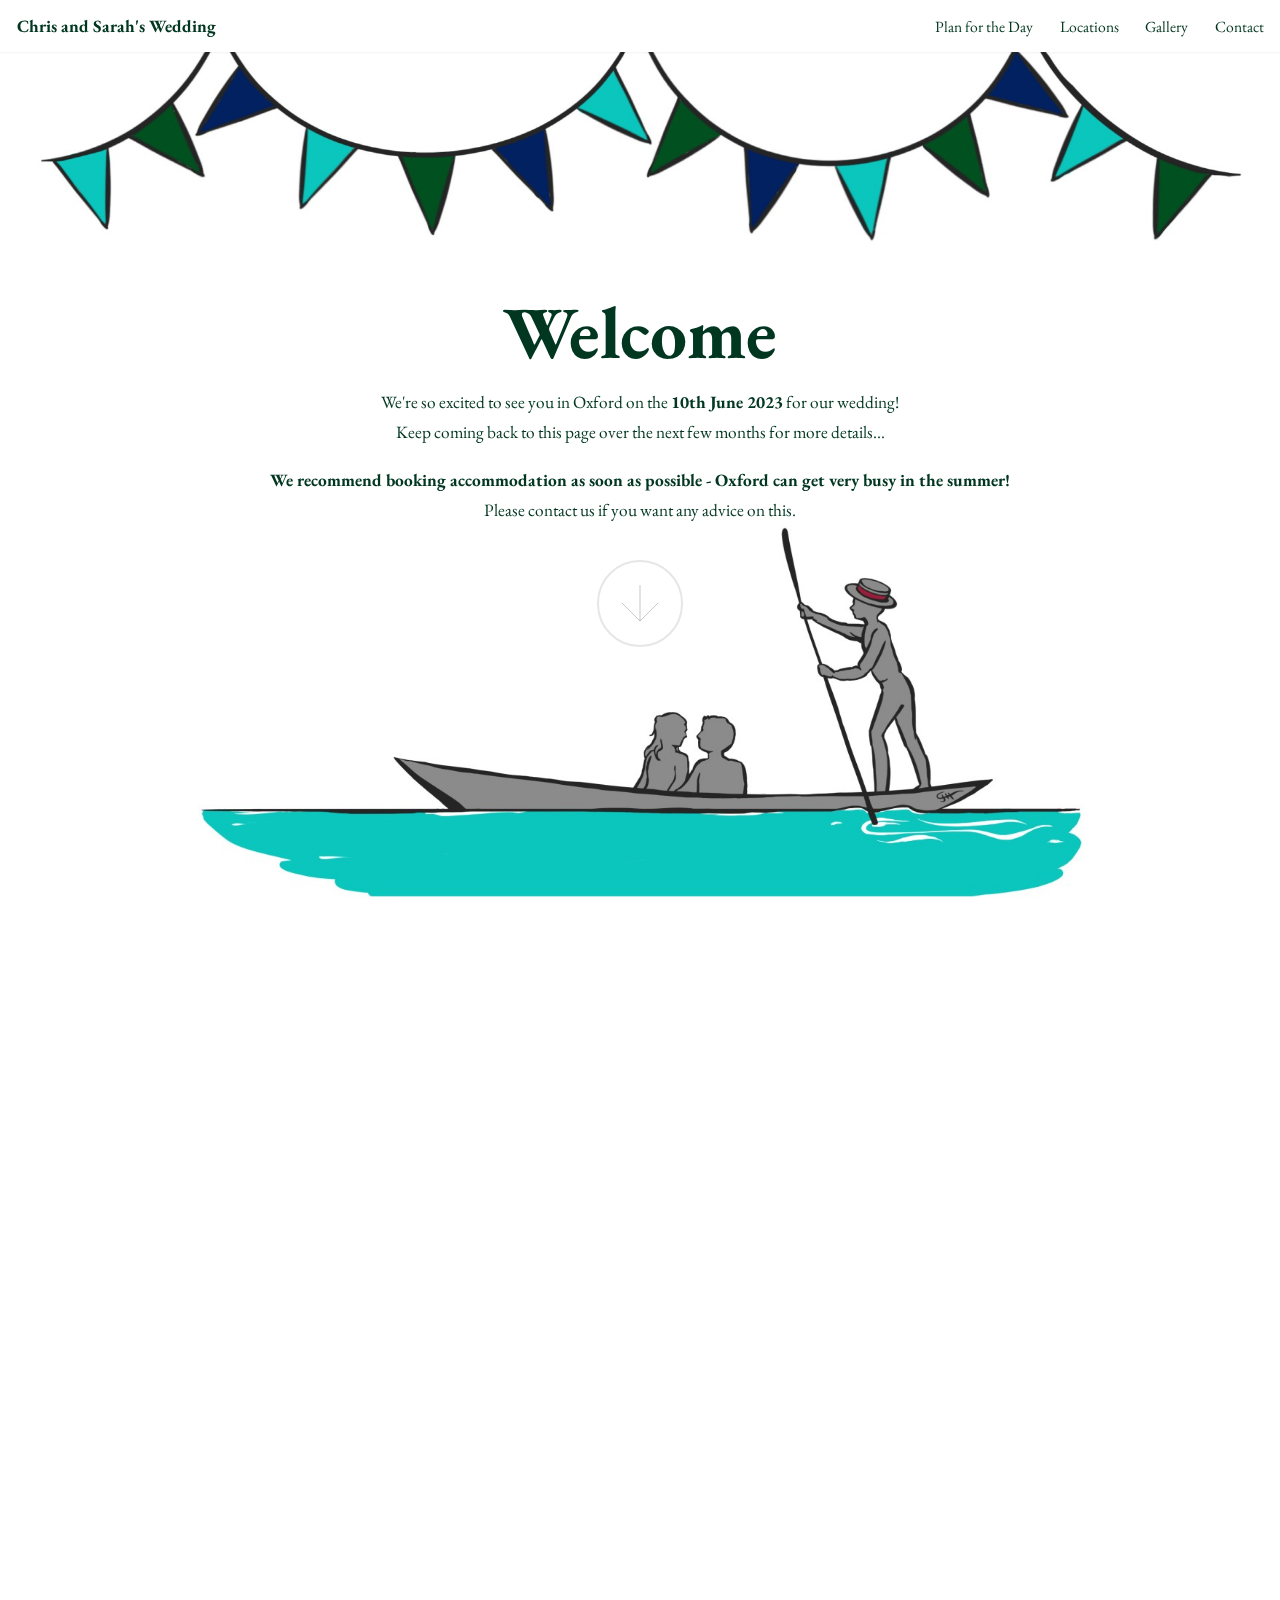
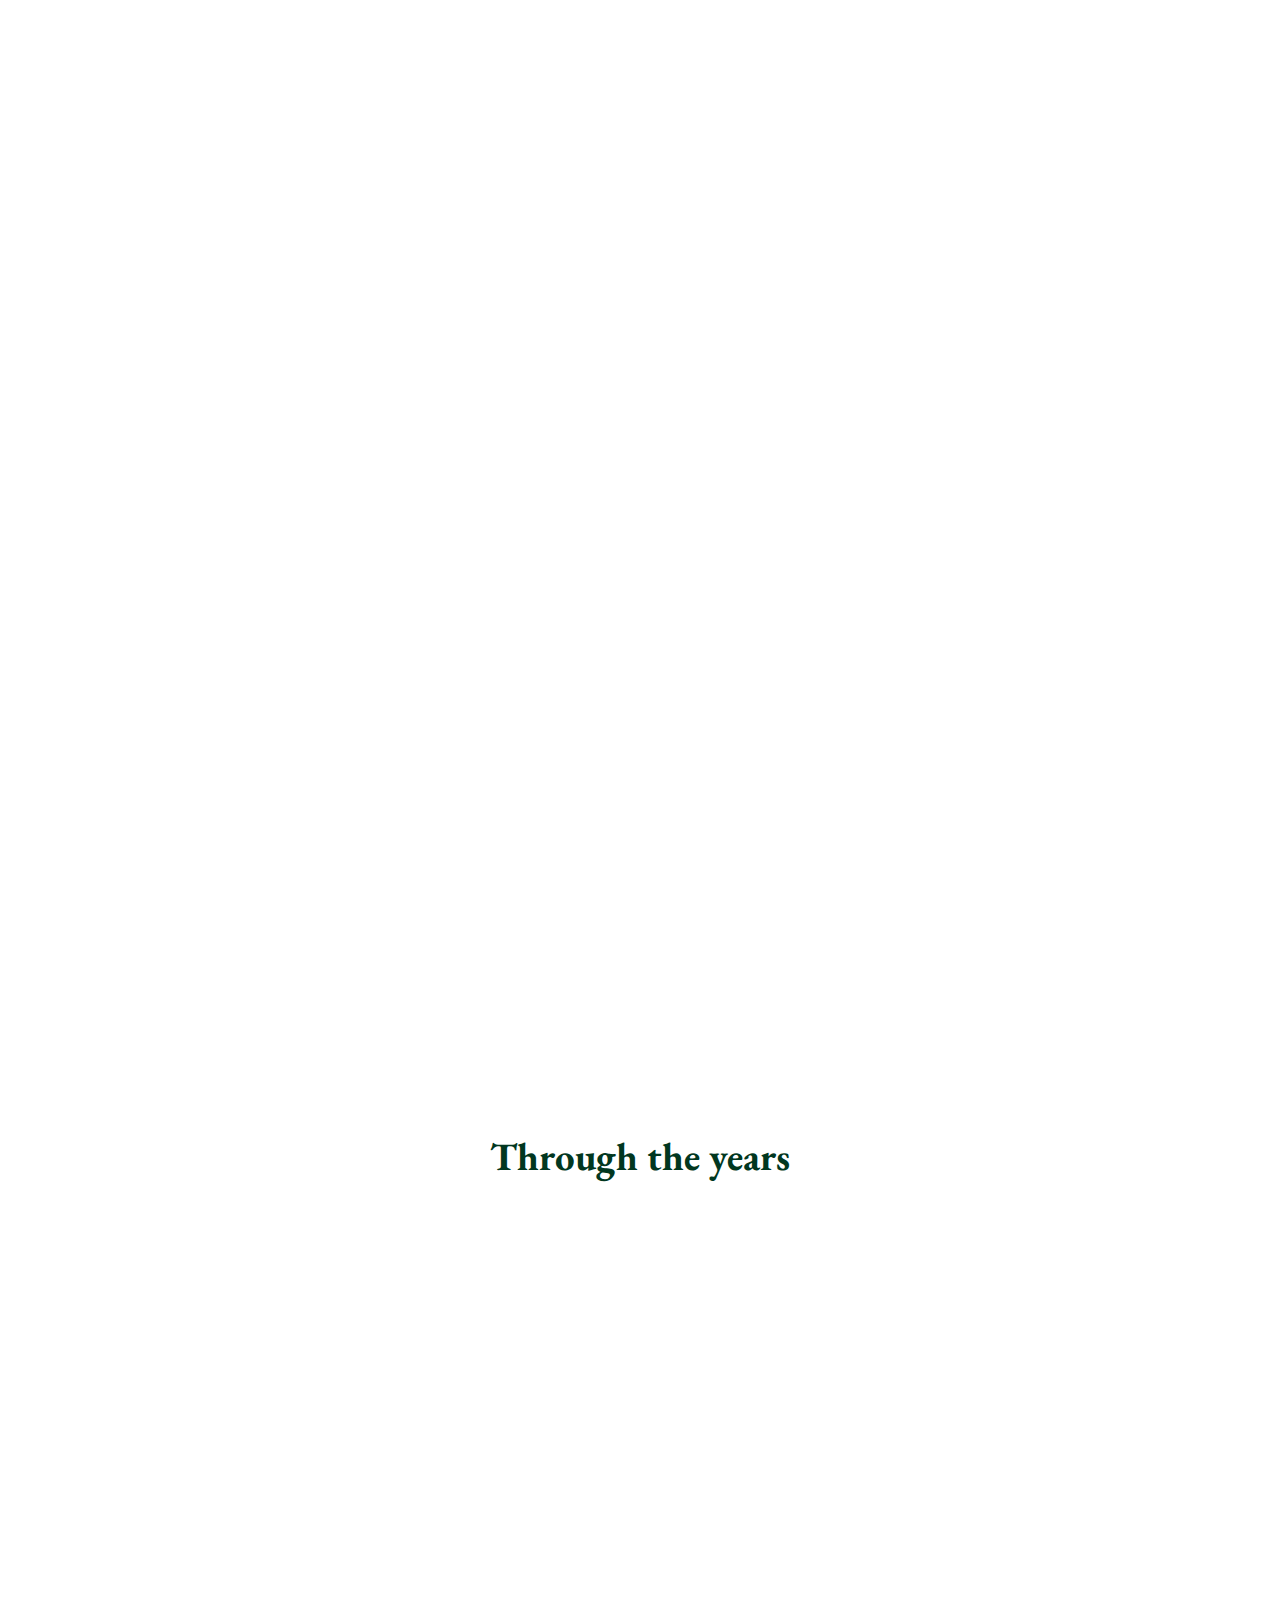
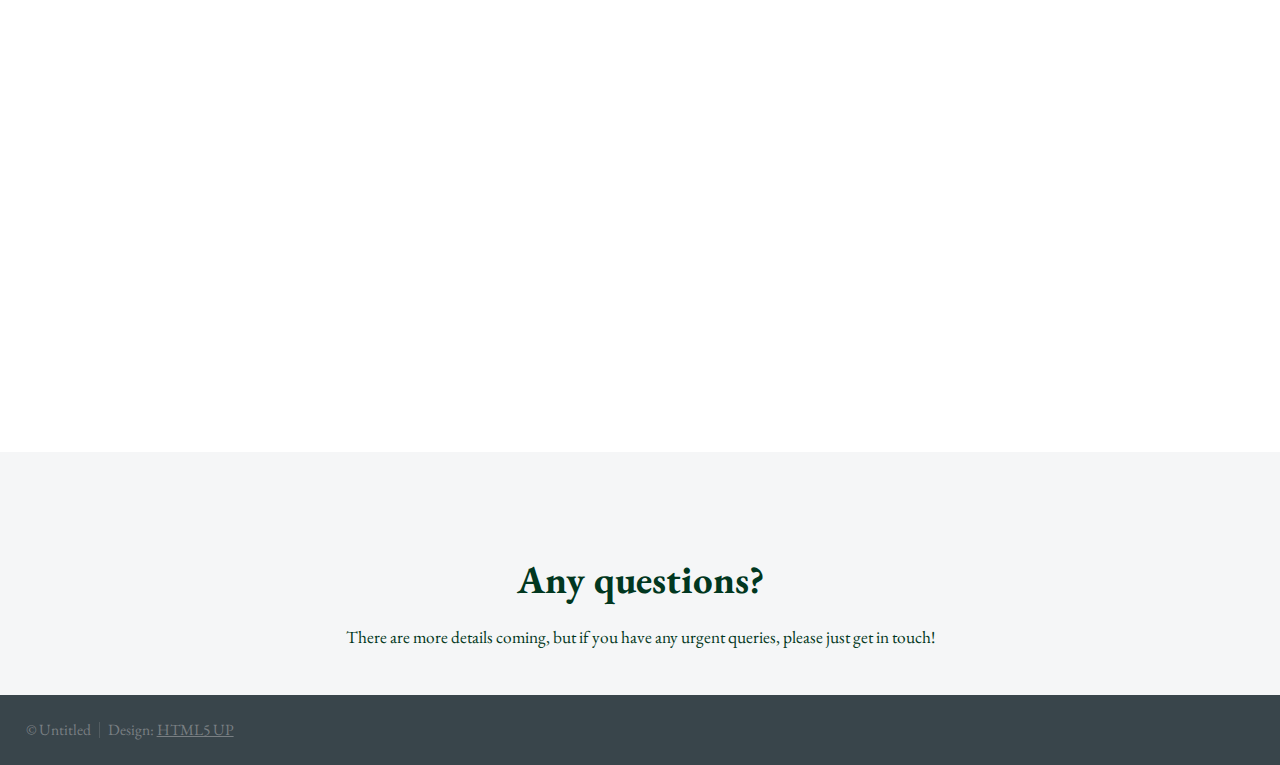
==== index.html @ f235fc21 "add full images" ====
<!DOCTYPE HTML>
<!--
	Big Picture by HTML5 UP
	html5up.net | @ajlkn
	Free for personal and commercial use under the CCA 3.0 license (html5up.net/license)
-->
<html>
	<head>
		<title>Chris and Sarah's Wedding</title>
		<meta charset="utf-8" />
		<meta name="viewport" content="width=device-width, initial-scale=1, user-scalable=no" />
		<link rel="stylesheet" href="assets/css/main.css" />
		<noscript><link rel="stylesheet" href="assets/css/noscript.css" /></noscript>
	</head>
	<body class="is-preload">

		<!-- Header -->
			<header id="header">
				<h1>Chris and Sarah's Wedding</h1>
				<nav>
					<ul>
						<li><a href="#one">Plan for the Day</a></li>
						<li><a href="#two">Locations</a></li>
						<li><a href="#work">Gallery</a></li>
						<li><a href="#contact">Contact</a></li>
					</ul>
				</nav>
			</header>

		<!-- Intro -->
			<section id="intro" class="main style1 fullscreen">
				<div class="content">
					<header>
						<h2>Welcome</h2>
					</header>
					<!-- <p>Welcome to <strong>Big Picture</strong> a responsive site template designed by <a href="https://html5up.net">HTML5 UP</a><br />
					and released for free under the <a href="https://html5up.net/license">Creative Commons Attribution license</a>.</p> -->
					<p>
						We're so excited to see you in Oxford on the <strong>10th June 2023</strong> for our wedding!<br>
						Keep coming back to this page over the next few months for more details...
					</p>
					<p>
						<strong>We recommend booking accommodation as soon as possible - Oxford can get very busy in the summer!</strong><br>
						Please contact us if you want any advice on this.
					</p>
					<footer>
						<a href="#one" class="button style2 down">More</a>
					</footer>
				</div>
			</section>

		<!-- One -->
			<section id="one" class="main style2 right dark fullscreen">
				<div class="content box style2">
					<header>
						<h2>Plan for the Day</h2>
					</header>
					<p>
						We begin at the Oxford Register Office for the official marriage ceremony.
					</p>
					<p>
						<i>
							The Register Office is extremely limited for numbers - please see your invite for whether you should expect to come along to the ceremony.
						</i>
					</p>
					
					<dl>
						<dt><strong>11.00</strong></dt>
						<dd>Ceremony</dd>
					</dl>

					<p>
						The main reception follows, taking place at the Cherwell Boathouse.
					</p>
					<dl>
						<dt><strong>12.45</strong></dt>
						<dd><strong>Reception</strong></dd>
					</dl>
					<ul>
						<li>13.00 Arrival of the Bride and Groom</li>
						<li>13.30 Finger Food</li>
						<li>14.30 Tea, Cake & Punting</li>
						<li>17.30 Dinner</li>
						<li>19.30 Ceilidh</li>
						<li>21.30 Dancefloor</li>
					</ul>
					
				</div>
				<a href="#two" class="button style2 down anchored">Next</a>
			</section>

		<!-- Two -->
			<section id="two" class="main style2 left dark fullscreen">
				<div class="style2 content box">
					<header>
						<h2 style="text-align:center">Locations</h2>
					</header>
					<!-- <div class="row">
						<div class="column"> -->
							<h3>Oxford Register Office</h3>
							<iframe src="https://www.google.com/maps/embed?pb=!1m18!1m12!1m3!1d2469.92847782895!2d-1.266124884065171!3d51.752631400563686!2m3!1f0!2f0!3f0!3m2!1i1024!2i768!4f13.1!3m3!1m2!1s0x4876c6a483b12f9f%3A0x3fd45da669b1eef8!2sOxford%20Register%20Office!5e0!3m2!1sen!2suk!4v1671888333839!5m2!1sen!2suk" width="100%" height="240" style="border:0;" allowfullscreen="" loading="lazy" referrerpolicy="no-referrer-when-downgrade"></iframe>
						<!-- </div>
						<div class="column"> -->
							<h3>Cherwell Boathouse</h3>
							<iframe src="https://www.google.com/maps/embed?pb=!1m18!1m12!1m3!1d2468.996454210171!2d-1.2559821484930624!3d51.769671999213784!2m3!1f0!2f0!3f0!3m2!1i1024!2i768!4f13.1!3m3!1m2!1s0x4876c405c88f11af%3A0x3fd18761c9017280!2sCherwell%20Boathouse%20Restaurant!5e0!3m2!1sen!2suk!4v1671881131724!5m2!1sen!2suk" width="100%" height="240" style="border:0;" allowfullscreen="" loading="lazy" referrerpolicy="no-referrer-when-downgrade"></iframe>
						<!-- </div>
					</div> -->
					<p>
						<strong>To be updated with advice on parking!</strong>
					</p>
				</div>
				<a href="#work" class="button style2 down anchored">Next</a>
			</section>

		<!-- Work -->
			<section id="work" class="main style3 primary">
				<div class="content">
					<header>
						<h2>Through the years</h2>
						<!-- <p>Lorem ipsum dolor sit amet et sapien sed elementum egestas dolore condimentum.
						Fusce blandit ultrices sapien, in accumsan orci rhoncus eu. Sed sodales venenatis
						arcu, id varius justo euismod in. Curabitur egestas consectetur magna vitae.</p> -->
					</header>

					<!-- Gallery  -->
						<div class="gallery">
							<article class="from-left">
								<a href="images/fulls/CS01.JPG" class="image fit"><img src="images/thumbs/CS01.JPG" title="Trinity Dinner" alt="" /></a>
							</article>
							<article class="from-right">
								<a href="images/fulls/CS02.jpg" class="image fit"><img src="images/thumbs/CS02.jpg" title="Vienna Interrailing" alt="" /></a>
							</article>
							<article class="from-left">
								<a href="images/fulls/CS03.jpg" class="image fit"><img src="images/thumbs/CS03.jpg" title="Family Wedding" alt="" /></a>
							</article>
							<article class="from-right">
								<a href="images/fulls/CS04.jpg" class="image fit"><img src="images/thumbs/CS04.jpg" title="Graduation" alt="" /></a>
							</article>
							<article class="from-left">
								<a href="images/fulls/CS05.jpg" class="image fit"><img src="images/thumbs/CS05.jpg" title="Engagement" alt="" /></a>
							</article>
							<article class="from-right">
								<a href="images/fulls/CS06.JPG" class="image fit"><img src="images/thumbs/CS06.JPG" title="Venezia" alt="" /></a>
							</article>
						</div>

				</div>
			</section>

		<!-- Contact -->
			<section id="contact" class="main style3 secondary">
				<div class="content">
					<header>
						<h2>Any questions?</h2>
						<p>There are more details coming, but if you have any urgent queries, please just get in touch!</p>
					</header>
				</div>
			</section>

		<!-- Footer -->
			<footer id="footer">

				<!-- Icons -->
					<!-- <ul class="icons">
						<li><a href="#" class="icon brands fa-twitter"><span class="label">Twitter</span></a></li>
						<li><a href="#" class="icon brands fa-facebook-f"><span class="label">Facebook</span></a></li>
						<li><a href="#" class="icon brands fa-instagram"><span class="label">Instagram</span></a></li>
						<li><a href="#" class="icon brands fa-linkedin-in"><span class="label">LinkedIn</span></a></li>
						<li><a href="#" class="icon brands fa-dribbble"><span class="label">Dribbble</span></a></li>
						<li><a href="#" class="icon brands fa-pinterest"><span class="label">Pinterest</span></a></li>
					</ul> -->

				<!-- Menu -->
					<ul class="menu">
						<li>&copy; Untitled</li><li>Design: <a href="https://html5up.net">HTML5 UP</a></li>
					</ul>

			</footer>

		<!-- Scripts -->
			<script src="assets/js/jquery.min.js"></script>
			<script src="assets/js/jquery.poptrox.min.js"></script>
			<script src="assets/js/jquery.scrolly.min.js"></script>
			<script src="assets/js/jquery.scrollex.min.js"></script>
			<script src="assets/js/browser.min.js"></script>
			<script src="assets/js/breakpoints.min.js"></script>
			<script src="assets/js/util.js"></script>
			<script src="assets/js/main.js"></script>

	</body>
</html>
---- assets/css/main.css ----
@import url("https://fonts.googleapis.com/css2?family=EB+Garamond:wght@400;700&display=swap");
@import url("fontawesome-all.min.css");
/*
	Big Picture by HTML5 UP
	html5up.net | @ajlkn
	Free for personal and commercial use under the CCA 3.0 license (html5up.net/license)
*/
html, body, div, span, applet, object,
iframe, h1, h2, h3, h4, h5, h6, p, blockquote,
pre, a, abbr, acronym, address, big, cite,
code, del, dfn, em, img, ins, kbd, q, s, samp,
small, strike, strong, sub, sup, tt, var, b,
u, i, center, dl, dt, dd, ol, ul, li, fieldset,
form, label, legend, table, caption, tbody,
tfoot, thead, tr, th, td, article, aside,
canvas, details, embed, figure, figcaption,
footer, header, hgroup, menu, nav, output, ruby,
section, summary, time, mark, audio, video {
  margin: 0;
  padding: 0;
  border: 0;
  font-size: 100%;
  font: inherit;
  vertical-align: baseline;
}

article, aside, details, figcaption, figure,
footer, header, hgroup, menu, nav, section {
  display: block;
}

body {
  line-height: 1;
}

ol, ul {
  list-style: none;
}

blockquote, q {
  quotes: none;
}
blockquote:before, blockquote:after, q:before, q:after {
  content: "";
  content: none;
}

table {
  border-collapse: collapse;
  border-spacing: 0;
}

body {
  -webkit-text-size-adjust: none;
}

mark {
  background-color: transparent;
  color: inherit;
}

input::-moz-focus-inner {
  border: 0;
  padding: 0;
}

input, select, textarea {
  -moz-appearance: none;
  -webkit-appearance: none;
  appearance: none;
}

/* Basic */
@-ms-viewport {
  width: device-width;
}
html {
  height: 100%;
}

html {
  box-sizing: border-box;
}

*, *:before, *:after {
  box-sizing: inherit;
}

body {
  background: #ffffff;
  height: 100%;
  min-width: 320px;
}
body.is-preload *, body.is-preload *:before, body.is-preload *:after {
  -webkit-animation: none !important;
  animation: none !important;
  transition: none !important;
}

/* Spinner */
@-webkit-keyframes spinner-rotate {
  0% {
    transform: scale(1) rotate(0deg);
  }
  100% {
    transform: scale(1) rotate(360deg);
  }
}
@keyframes spinner-rotate {
  0% {
    transform: scale(1) rotate(0deg);
  }
  100% {
    transform: scale(1) rotate(360deg);
  }
}
/* Loader */
@-webkit-keyframes spinner-show {
  0% {
    opacity: 0;
  }
  100% {
    opacity: 1;
  }
}
@keyframes spinner-show {
  0% {
    opacity: 0;
  }
  100% {
    opacity: 1;
  }
}
@-webkit-keyframes spinner-hide {
  0% {
    transform: scale(1) rotate(0deg);
    color: #e5e6e7;
    z-index: 100001;
  }
  99% {
    transform: scale(0.5) rotate(360deg);
    color: #e5e6e7;
    z-index: 100001;
  }
  100% {
    transform: scale(0.5) rotate(360deg);
    color: #e5e6e7;
    z-index: -1;
  }
}
@keyframes spinner-hide {
  0% {
    transform: scale(1) rotate(0deg);
    color: #e5e6e7;
    z-index: 100001;
  }
  99% {
    transform: scale(0.5) rotate(360deg);
    color: #e5e6e7;
    z-index: 100001;
  }
  100% {
    transform: scale(0.5) rotate(360deg);
    color: #e5e6e7;
    z-index: -1;
  }
}
@-webkit-keyframes overlay-hide {
  0% {
    opacity: 1;
    z-index: 100000;
  }
  15% {
    opacity: 1;
    z-index: 100000;
  }
  99% {
    opacity: 0;
    z-index: 100000;
  }
  100% {
    opacity: 0;
    z-index: -1;
  }
}
@keyframes overlay-hide {
  0% {
    opacity: 1;
    z-index: 100000;
  }
  15% {
    opacity: 1;
    z-index: 100000;
  }
  99% {
    opacity: 0;
    z-index: 100000;
  }
  100% {
    opacity: 0;
    z-index: -1;
  }
}
body {
  text-decoration: none;
}
body:before {
  -webkit-animation: spinner-show 1.5s 1 0.25s ease forwards, spinner-hide 0.25s ease-in-out forwards !important;
  animation: spinner-show 1.5s 1 0.25s ease forwards, spinner-hide 0.25s ease-in-out forwards !important;
  transform-origin: 50% 50%;
  -moz-osx-font-smoothing: grayscale;
  -webkit-font-smoothing: antialiased;
  font-family: FontAwesome;
  font-style: normal;
  font-weight: normal;
  text-transform: none !important;
  color: #e5e6e7;
  content: "\f1ce";
  cursor: default;
  display: block;
  font-size: 2em;
  height: 2em;
  left: 50%;
  line-height: 2em;
  margin: -1em 0 0 -1em;
  opacity: 0;
  position: fixed;
  text-align: center;
  top: 50%;
  width: 2em;
  z-index: -1;
}
body:after {
  -webkit-animation: overlay-hide 1.5s ease-in forwards !important;
  animation: overlay-hide 1.5s ease-in forwards !important;
  background: #ffffff;
  content: "";
  display: block;
  height: 100%;
  left: 0;
  opacity: 0;
  position: fixed;
  top: 0;
  width: 100%;
  z-index: -1;
}
body.is-preload:before {
  -webkit-animation: spinner-show 1.5s 1 0.25s ease forwards, spinner-rotate 0.75s infinite linear !important;
  animation: spinner-show 1.5s 1 0.25s ease forwards, spinner-rotate 0.75s infinite linear !important;
  z-index: 100001;
}
body.is-preload:after {
  -webkit-animation: none !important;
  animation: none !important;
  opacity: 1;
  z-index: 100000;
}

@media (-webkit-min-device-pixel-ratio: 2) {
  body:before {
    line-height: 2.025em;
  }
}
/* Type */
body, input, textarea, select {
  font-family: "EB Garamond", "serif";
  font-weight: 400;
  font-size: 18pt;
  line-height: 1.75em;
  color: #013720;
}
@media screen and (max-width: 1920px) {
  body, input, textarea, select {
    font-size: 17pt;
  }
}
@media screen and (max-width: 1680px) {
  body, input, textarea, select {
    font-size: 15pt;
  }
}
@media screen and (max-width: 1280px) {
  body, input, textarea, select {
    font-size: 13pt;
  }
}
@media screen and (max-width: 1000px) {
  body, input, textarea, select {
    font-size: 13pt;
  }
}
@media screen and (max-width: 736px) {
  body, input, textarea, select {
    font-size: 12pt;
    line-height: 1.5em;
  }
}

h1, h2, h3, h4, h5, h6 {
  font-weight: 700;
  color: inherit;
}
h1 a, h2 a, h3 a, h4 a, h5 a, h6 a {
  color: inherit;
  text-decoration: none;
}

h2 {
  font-size: 2.25em;
  line-height: 1.25em;
}

@media screen and (max-width: 736px) {
  h2 {
    font-size: 1.5em;
  }
}
strong, b {
  font-weight: 700;
  color: inherit;
}

em, i {
  font-style: italic;
}

a {
  transition: color 0.2s ease-in-out;
  color: #98c593;
}

sub {
  position: relative;
  top: 0.5em;
  font-size: 0.8em;
}

sup {
  position: relative;
  top: -0.5em;
  font-size: 0.8em;
}

hr {
  border: 0;
  border-top: solid 1px #e5e6e7;
}

blockquote {
  border-left: solid 0.5em #e5e6e7;
  padding: 1em 0 1em 2em;
  font-style: italic;
}

p, ul, ol, dl, table {
  margin-bottom: 1em;
}

/* Box */
.box {
  background: #ffffff;
  color: #013720;
  padding: 2em;
}
.box > :last-child {
  margin-bottom: 0;
}
.box.style2 {
  padding: 3.5em 2.5em 3.5em 2.5em;
}
@media screen and (max-width: 736px) {
  .box {
    padding: 1em;
  }
  .box.style2 {
    padding: 1.5em 1.25em 1.5em 1.25em;
    background-color: rgba(255, 255, 255, 0.9);
  }
}

/* Button */
input[type=button],
input[type=submit],
input[type=reset],
.button,
button {
  -moz-appearance: none;
  -webkit-appearance: none;
  appearance: none;
  transition: background-color 0.2s ease-in-out;
  background-color: #98c593;
  border: 0;
  border-radius: 3.5em;
  color: #ffffff;
  cursor: pointer;
  display: inline-block;
  height: 3.5em;
  line-height: 3.5em;
  outline: 0;
  padding: 0 2em 0 2em;
  position: relative;
  text-align: center;
  text-decoration: none;
}
input[type=button].down,
input[type=submit].down,
input[type=reset].down,
.button.down,
button.down {
  width: 5em;
  height: 5em;
  line-height: 4.5em;
  padding: 0;
  background-image: url("images/dark-arrow.svg");
  background-position: center center;
  background-repeat: no-repeat;
  text-indent: -10em;
  overflow: hidden;
}
input[type=button].down.anchored,
input[type=submit].down.anchored,
input[type=reset].down.anchored,
.button.down.anchored,
button.down.anchored {
  bottom: 0;
  border-bottom: 0;
  border-radius: 3em 3em 0 0;
  height: 4.5em;
  margin-left: -2.5em;
}
input[type=button].anchored,
input[type=submit].anchored,
input[type=reset].anchored,
.button.anchored,
button.anchored {
  position: absolute;
  left: 50%;
}
input[type=button]:hover,
input[type=submit]:hover,
input[type=reset]:hover,
.button:hover,
button:hover {
  background-color: #a8cea4;
}
input[type=button]:active,
input[type=submit]:active,
input[type=reset]:active,
.button:active,
button:active {
  background-color: #88bc82;
}
input[type=button].style2,
input[type=submit].style2,
input[type=reset].style2,
.button.style2,
button.style2 {
  background-color: transparent;
  border: solid 2px #e5e6e7;
  color: inherit;
}
input[type=button].style2:hover,
input[type=submit].style2:hover,
input[type=reset].style2:hover,
.button.style2:hover,
button.style2:hover {
  background-color: rgba(229, 230, 231, 0.25);
}
input[type=button].style2:active,
input[type=submit].style2:active,
input[type=reset].style2:active,
.button.style2:active,
button.style2:active {
  background-color: rgba(229, 230, 231, 0.375);
}
input[type=button].style2.down,
input[type=submit].style2.down,
input[type=reset].style2.down,
.button.style2.down,
button.style2.down {
  background-image: url("images/arrow.svg");
}

/* Form */
form {
  margin: 0 0 2em 0;
}
form > :last-child {
  margin-bottom: 0;
}
form > .fields {
  display: -moz-flex;
  display: -ms-flex;
  display: flex;
  flex-wrap: wrap;
  width: calc(100% + 3em);
  margin: -1.5em 0 2em -1.5em;
}
form > .fields > .field {
  -moz-flex-grow: 0;
  -ms-flex-grow: 0;
  flex-grow: 0;
  -ms-flex-shrink: 0;
  flex-shrink: 0;
  padding: 1.5em 0 0 1.5em;
  width: calc(100% - 1.5em);
}
form > .fields > .field.half {
  width: calc(50% - 0.75em);
}
form > .fields > .field.third {
  width: calc(100%/3 - 0.5em);
}
form > .fields > .field.quarter {
  width: calc(25% - 0.375em);
}
@media screen and (max-width: 480px) {
  form > .fields {
    width: calc(100% + 2em);
    margin: -1em 0 2em -1em;
  }
  form > .fields > .field {
    padding: 1em 0 0 1em;
    width: calc(100% - 1em);
  }
  form > .fields > .field.half {
    width: calc(100% - 1em);
  }
  form > .fields > .field.third {
    width: calc(100% - 1em);
  }
  form > .fields > .field.quarter {
    width: calc(100% - 1em);
  }
}

label {
  display: block;
}

input[type=text],
input[type=password],
input[type=email],
input[type=tel],
input[type=search],
input[type=url],
select,
textarea {
  -moz-appearance: none;
  -webkit-appearance: none;
  appearance: none;
  transition: border-color 0.2s ease-in-out, color 0.2s ease-in-out;
  color: #013720;
  display: block;
  width: 100%;
  padding: 0.65em 0.75em;
  background: none;
  border: solid 2px #e5e6e7;
  color: inherit;
  border-radius: 0.5em;
  outline: none;
}
input[type=text]:focus,
input[type=password]:focus,
input[type=email]:focus,
input[type=tel]:focus,
input[type=search]:focus,
input[type=url]:focus,
select:focus,
textarea:focus {
  border-color: #9ac8e9;
}

input[type=text],
input[type=password],
input[type=email],
input[type=tel],
input[type=search],
input[type=url],
select {
  line-height: 1.35em;
}

textarea {
  min-height: 8em;
}

::-moz-focus-inner {
  border: 0;
}

::-webkit-input-placeholder {
  opacity: 0.375;
}

:-moz-placeholder {
  opacity: 0.375;
}

::-moz-placeholder {
  opacity: 0.375;
}

:-ms-input-placeholder {
  opacity: 0.375;
}

/* Icon */
.icon {
  text-decoration: none;
  position: relative;
  text-decoration: none;
}
.icon:before {
  -moz-osx-font-smoothing: grayscale;
  -webkit-font-smoothing: antialiased;
  display: inline-block;
  font-style: normal;
  font-variant: normal;
  text-rendering: auto;
  line-height: 1;
  text-transform: none !important;
  font-family: "Font Awesome 5 Free";
  font-weight: 400;
}
.icon:before {
  line-height: inherit;
}
.icon > .label {
  display: none;
}
.icon.solid:before {
  font-weight: 900;
}
.icon.brands:before {
  font-family: "Font Awesome 5 Brands";
}

/* Image */
.image {
  position: relative;
  display: inline-block;
}
.image:before {
  content: "";
  position: absolute;
  left: 0;
  top: 0;
  width: 100%;
  height: 100%;
  background: url("images/overlay.png");
}
.image img {
  display: block;
  width: 100%;
}
.image.featured {
  display: block;
  width: 100%;
  margin: 0 0 2em 0;
}
.image.fit {
  display: block;
  width: 100%;
}
.image.left {
  float: left;
  margin: 0 2em 2em 0;
}
.image.centered {
  display: block;
  margin: 0 0 2em 0;
}
.image.centered img {
  margin: 0 auto;
  width: auto;
}

/* List */
ul.default {
  list-style: disc;
  padding-left: 1em;
}
ul.default li {
  padding-left: 0.5em;
}
ul.menu {
  cursor: default;
}
ul.menu li {
  display: inline-block;
  line-height: 1em;
  border-left: solid 1px #e5e6e7;
  padding: 0 0 0 0.5em;
  margin: 0 0 0 0.5em;
}
ul.menu li:first-child {
  border-left: 0;
  padding-left: 0;
  margin-left: 0;
}

ol.default {
  list-style: decimal;
  padding-left: 1.25em;
}
ol.default li {
  padding-left: 0.25em;
}

/* Actions */
ul.actions {
  display: -moz-flex;
  display: -ms-flex;
  display: flex;
  cursor: default;
  list-style: none;
  margin-left: -1em;
  padding-left: 0;
}
ul.actions li {
  padding: 0 0 0 1em;
  vertical-align: middle;
}
ul.actions.special {
  -moz-justify-content: center;
  -ms-justify-content: center;
  justify-content: center;
  width: 100%;
  margin-left: 0;
}
ul.actions.special li:first-child {
  padding-left: 0;
}
ul.actions.stacked {
  -moz-flex-direction: column;
  flex-direction: column;
  margin-left: 0;
}
ul.actions.stacked li {
  padding: 1.3em 0 0 0;
}
ul.actions.stacked li:first-child {
  padding-top: 0;
}
ul.actions.fit {
  width: calc(100% + 1em);
}
ul.actions.fit li {
  -moz-flex-grow: 1;
  -ms-flex-grow: 1;
  flex-grow: 1;
  -ms-flex-shrink: 1;
  flex-shrink: 1;
  width: 100%;
}
ul.actions.fit li > * {
  width: 100%;
}
ul.actions.fit.stacked {
  width: 100%;
}
@media screen and (max-width: 480px) {
  ul.actions:not(.fixed) {
    -moz-flex-direction: column;
    flex-direction: column;
    margin-left: 0;
    width: 100% !important;
  }
  ul.actions:not(.fixed) li {
    -moz-flex-grow: 1;
    -ms-flex-grow: 1;
    flex-grow: 1;
    -ms-flex-shrink: 1;
    flex-shrink: 1;
    padding: 1em 0 0 0;
    text-align: center;
    width: 100%;
  }
  ul.actions:not(.fixed) li > * {
    width: 100%;
  }
  ul.actions:not(.fixed) li:first-child {
    padding-top: 0;
  }
  ul.actions:not(.fixed) li input[type=submit],
ul.actions:not(.fixed) li input[type=reset],
ul.actions:not(.fixed) li input[type=button],
ul.actions:not(.fixed) li button,
ul.actions:not(.fixed) li .button {
    width: 100%;
  }
  ul.actions:not(.fixed) li input[type=submit].icon:before,
ul.actions:not(.fixed) li input[type=reset].icon:before,
ul.actions:not(.fixed) li input[type=button].icon:before,
ul.actions:not(.fixed) li button.icon:before,
ul.actions:not(.fixed) li .button.icon:before {
    margin-left: -0.5rem;
  }
}

/* Icons */
ul.icons {
  cursor: default;
}
ul.icons li {
  display: inline-block;
}
ul.icons a {
  display: inline-block;
  width: 2em;
  height: 2em;
  line-height: 2em;
  text-align: center;
  border: 0;
}

/* Sections/Article */
header {
  margin-bottom: 1em;
}
header p {
  display: block;
  margin: 1em 0 0 0;
  padding: 0 0 0.5em 0;
}

footer {
  margin-top: 2em;
}

/* Table */
table {
  width: 100%;
}
table.default {
  width: 100%;
}
table.default tbody tr:nth-child(2n+2) {
  background: rgba(229, 230, 231, 0.5);
}
table.default td {
  padding: 0.5em 1em 0.5em 1em;
}
table.default th {
  text-align: left;
  font-weight: 900;
  padding: 0.5em 1em 0.5em 1em;
}
table.default thead {
  background: #013720;
  color: #ffffff;
}
table.default tfoot {
  background: #e5e6e7;
}

/* Poptrox */
.poptrox-popup {
  -ms-box-sizing: content-box;
  box-sizing: content-box;
  background: #fff;
  padding-bottom: 3em;
  box-shadow: 0 0.1em 0.15em 0 rgba(0, 0, 0, 0.15);
}
.poptrox-popup .loader {
  position: absolute;
  top: 50%;
  left: 50%;
  margin: -1em 0 0 -1em;
  width: 2em;
  height: 2em;
  display: block;
  font-size: 2em;
}
.poptrox-popup .loader:before {
  -webkit-animation: spinner-rotate 0.75s infinite linear !important;
  animation: spinner-rotate 0.75s infinite linear !important;
  -moz-osx-font-smoothing: grayscale;
  -webkit-font-smoothing: antialiased;
  font-family: FontAwesome;
  font-style: normal;
  font-weight: normal;
  text-transform: none !important;
  color: #e5e6e7;
  content: "\f1ce";
  cursor: default;
  display: block;
  height: 2em;
  left: 0;
  line-height: 2em;
  position: absolute;
  text-align: center;
  top: 0;
  width: 2em;
}
.poptrox-popup .caption {
  position: absolute;
  bottom: 0;
  left: 0;
  background: #ffffff;
  width: 100%;
  height: 3em;
  line-height: 2.8em;
  text-align: center;
  cursor: default;
  z-index: 1;
  font-size: 0.9em;
}
.poptrox-popup .nav-next,
.poptrox-popup .nav-previous {
  transition: opacity 0.2s ease-in-out;
  position: absolute;
  top: 0;
  width: 50%;
  height: 100%;
  opacity: 0;
  cursor: pointer;
  background: rgba(0, 0, 0, 0.01);
  -webkit-tap-highlight-color: rgba(255, 255, 255, 0);
}
.poptrox-popup .nav-next:before,
.poptrox-popup .nav-previous:before {
  content: "";
  position: absolute;
  width: 96px;
  height: 64px;
  background: url("images/poptrox-nav.svg");
  top: calc(50% - 1.5em);
  margin: -32px 0 0 0;
}
.poptrox-popup:hover .nav-next,
.poptrox-popup:hover .nav-previous {
  opacity: 0.5;
}
.poptrox-popup:hover .nav-next:hover,
.poptrox-popup:hover .nav-previous:hover {
  opacity: 1;
}
.poptrox-popup .nav-previous:before {
  transform: scaleX(-1);
  -ms-filter: "FlipH";
  filter: FlipH;
}
.poptrox-popup .nav-next {
  right: 0;
}
.poptrox-popup .nav-next:before {
  right: 0;
}
.poptrox-popup .nav-previous {
  left: 0;
}
.poptrox-popup .nav-previous:before {
  left: 0;
}
.poptrox-popup .closer {
  transition: opacity 0.2s ease-in-out;
  position: absolute;
  top: 0;
  right: 0;
  width: 64px;
  height: 64px;
  text-indent: -9999px;
  z-index: 2;
  opacity: 0;
  -webkit-tap-highlight-color: rgba(255, 255, 255, 0);
}
.poptrox-popup .closer:before {
  content: "";
  display: block;
  position: absolute;
  right: 16px;
  top: 16px;
  width: 40px;
  height: 40px;
  border-radius: 100%;
  box-shadow: inset 0 0 0 2px #fff;
  background: url("images/poptrox-closer.svg") center center;
  color: #ffffff !important;
}
.poptrox-popup:hover .closer {
  opacity: 0.5;
}
.poptrox-popup:hover .closer:hover {
  opacity: 1;
}
body.is-touch .poptrox-popup .nav-next,
body.is-touch .poptrox-popup .nav-previous,
body.is-touch .poptrox-popup .closer {
  opacity: 1 !important;
}
@media screen and (max-width: 736px) {
  .poptrox-popup .nav-next:before,
.poptrox-popup .nav-previous:before {
    width: 48px;
    height: 32px;
    background-size: contain;
    margin: -16px 0 0 0;
  }
  .poptrox-popup .closer:before {
    right: 12px;
    top: 12px;
    width: 20px;
    height: 20px;
    box-shadow: inset 0 0 0 1px #fff;
    background-size: contain;
    opacity: 0.65;
  }
}

/* Gallery */
.gallery {
  display: -moz-flex;
  display: -ms-flex;
  display: flex;
  flex-wrap: wrap;
  width: 45em;
  max-width: 100%;
  margin: 0 auto 2em auto;
}
.gallery article {
  transition: transform 1s ease, opacity 1s ease;
  transform: translateX(0);
  width: 50%;
  position: relative;
  opacity: 1;
}
.gallery article .image {
  margin: 0;
  display: block;
}
.gallery article:nth-last-child(1n) {
  transition-delay: 0.05s;
}
.gallery article:nth-last-child(2n) {
  transition-delay: 0.05s;
}
.gallery article:nth-last-child(2n) {
  transition-delay: 0.1s;
}
.gallery article:nth-last-child(3n) {
  transition-delay: 0.1s;
}
.gallery article:nth-last-child(3n) {
  transition-delay: 0.15s;
}
.gallery article:nth-last-child(4n) {
  transition-delay: 0.15s;
}
.gallery article:nth-last-child(4n) {
  transition-delay: 0.2s;
}
.gallery article:nth-last-child(5n) {
  transition-delay: 0.2s;
}
.gallery article:nth-last-child(5n) {
  transition-delay: 0.25s;
}
.gallery article:nth-last-child(6n) {
  transition-delay: 0.25s;
}
.gallery article:nth-last-child(6n) {
  transition-delay: 0.3s;
}
.gallery article:nth-last-child(7n) {
  transition-delay: 0.3s;
}
.gallery article:nth-last-child(7n) {
  transition-delay: 0.35s;
}
.gallery article:nth-last-child(8n) {
  transition-delay: 0.35s;
}
.gallery article:nth-last-child(8n) {
  transition-delay: 0.4s;
}
.gallery article:nth-last-child(9n) {
  transition-delay: 0.4s;
}
.gallery article:nth-last-child(9n) {
  transition-delay: 0.45s;
}
.gallery article:nth-last-child(10n) {
  transition-delay: 0.45s;
}
.gallery article:nth-last-child(10n) {
  transition-delay: 0.5s;
}
.gallery article:nth-last-child(11n) {
  transition-delay: 0.5s;
}
.gallery article:nth-last-child(11n) {
  transition-delay: 0.55s;
}
.gallery article:nth-last-child(12n) {
  transition-delay: 0.55s;
}
.gallery article:nth-last-child(12n) {
  transition-delay: 0.6s;
}
.gallery article:nth-last-child(13n) {
  transition-delay: 0.6s;
}
.gallery article:nth-last-child(13n) {
  transition-delay: 0.65s;
}
.gallery article:nth-last-child(14n) {
  transition-delay: 0.65s;
}
.gallery article:nth-last-child(14n) {
  transition-delay: 0.7s;
}
.gallery article:nth-last-child(15n) {
  transition-delay: 0.7s;
}
.gallery article:nth-last-child(15n) {
  transition-delay: 0.75s;
}
.gallery article:nth-last-child(16n) {
  transition-delay: 0.75s;
}
.gallery article:nth-last-child(16n) {
  transition-delay: 0.8s;
}
.gallery article:nth-last-child(17n) {
  transition-delay: 0.8s;
}
.gallery article:nth-last-child(17n) {
  transition-delay: 0.85s;
}
.gallery article:nth-last-child(18n) {
  transition-delay: 0.85s;
}
.gallery article:nth-last-child(18n) {
  transition-delay: 0.9s;
}
.gallery article:nth-last-child(19n) {
  transition-delay: 0.9s;
}
.gallery article:nth-last-child(19n) {
  transition-delay: 0.95s;
}
.gallery article:nth-last-child(20n) {
  transition-delay: 0.95s;
}
.gallery article:nth-last-child(20n) {
  transition-delay: 1s;
}
.gallery article:nth-last-child(21n) {
  transition-delay: 1s;
}
.gallery article:nth-last-child(21n) {
  transition-delay: 1.05s;
}
.gallery article:nth-last-child(22n) {
  transition-delay: 1.05s;
}
.gallery article:nth-last-child(22n) {
  transition-delay: 1.1s;
}
.gallery article:nth-last-child(23n) {
  transition-delay: 1.1s;
}
.gallery article:nth-last-child(23n) {
  transition-delay: 1.15s;
}
.gallery article:nth-last-child(24n) {
  transition-delay: 1.15s;
}
.gallery.inactive article {
  opacity: 0;
}
.gallery.inactive article.from-left {
  transform: translateX(-14em);
}
.gallery.inactive article.from-right {
  transform: translateX(14em);
}
.gallery.inactive article.from-top {
  transform: translateY(-7em);
}
.gallery.inactive article.from-bottom {
  transform: translateY(7em);
}
@media screen and (max-width: 480px) {
  .gallery {
    flex-wrap: nowrap;
    -moz-flex-direction: column;
    flex-direction: column;
  }
  .gallery article {
    width: 100%;
  }
}

/* Columns */
/* Create two equal columns that floats next to each other */
.column {
  float: left;
  width: 50%;
  padding: 2em;
  text-align: center;
}

/* Clear floats after the columns */
.row:after {
  content: "";
  display: table;
  clear: both;
}

/* Responsive layout - makes the two columns stack on top of each other instead of next to each other */
@media screen and (max-width: 1000px) {
  .column {
    width: 100%;
  }
}
/* Header */
#header {
  position: fixed;
  z-index: 10000;
  left: 0;
  top: 0;
  width: 100%;
  background: rgba(255, 255, 255, 0.95);
  height: 3em;
  line-height: 3em;
  box-shadow: 0 0 0.15em 0 rgba(0, 0, 0, 0.1);
}
#header h1 {
  position: absolute;
  left: 1em;
  top: 0;
  height: 3em;
  line-height: 3em;
  cursor: default;
}
#header h1 a {
  font-size: 1.25em;
}
#header nav {
  position: absolute;
  right: 0.5em;
  top: 0;
  height: 3em;
  line-height: 3em;
}
#header nav ul {
  margin: 0;
}
#header nav ul li {
  display: inline-block;
  margin-left: 0.5em;
  font-size: 0.9em;
}
#header nav ul li a {
  display: block;
  color: inherit;
  text-decoration: none;
  height: 3em;
  line-height: 3em;
  padding: 0 0.5em 0 0.5em;
  outline: 0;
}
@media screen and (max-width: 736px) {
  #header {
    height: 2.5em;
    line-height: 2.5em;
  }
  #header h1 {
    text-align: center;
    position: relative;
    left: 0;
    top: 0;
    height: 2.5em;
    line-height: 2.5em;
  }
  #header h1 a {
    font-size: 1em;
  }
  #header nav {
    display: none;
  }
}

body {
  padding-top: 3em;
}
@media screen and (max-width: 736px) {
  body {
    padding-top: 2.5em;
  }
}

/* Main */
.main {
  display: -moz-flex;
  display: -ms-flex;
  display: flex;
  position: relative;
  margin: 0;
  overflow-x: hidden;
}
.main > .content {
  width: 45em;
  max-width: calc(100% - 4em);
  margin: 0 auto;
}
.main > .content > :last-child {
  margin-bottom: 0;
}
.main.fullscreen {
  min-height: 100%;
}
.main.style1 {
  -moz-align-items: center;
  -ms-align-items: center;
  align-items: center;
  -moz-justify-content: center;
  -ms-justify-content: center;
  justify-content: center;
  text-align: center;
  padding: 3em 0 3em 0;
}
.main.style1 h2 {
  font-size: 4.25em;
  line-height: 1em;
}
.main.style1 > .content {
  transition: opacity 1s ease;
  transform: translateZ(0);
  opacity: 1;
  margin: 0;
}
.main.style1.inactive > .content {
  opacity: 0;
}
.main.style2 {
  -moz-align-items: center;
  -ms-align-items: center;
  align-items: center;
  -moz-justify-content: center;
  -ms-justify-content: center;
  justify-content: center;
  padding: 3em 0 3em 0;
  overflow: hidden;
}
.main.style2 > .content {
  transition: transform 1s ease;
  transform: translateZ(0);
  position: relative;
  width: 50%;
  margin: 0;
}
.main.style2.left {
  -moz-justify-content: -moz-flex-start;
  -ms-justify-content: -ms-flex-start;
  justify-content: flex-start;
}
.main.style2.right {
  -moz-justify-content: -moz-flex-end;
  -ms-justify-content: -ms-flex-end;
  justify-content: flex-end;
}
.main.style2.inactive.left > .content {
  transform: translateX(-100%);
}
.main.style2.inactive.right > .content {
  transform: translateX(100%);
}
.main.style3 {
  text-align: center;
  padding: 6em 0 6em 0;
}
.main.style3 .content > header {
  margin-bottom: 2em;
}
.main.style3.primary {
  background: #ffffff;
}
.main.style3.secondary {
  background: #f5f6f7;
}
.main.dark {
  color: #ffffff;
}
.main.dark a {
  color: inherit;
}
.main.dark .button.style2 {
  border-color: #ffffff;
}
.main.dark .button.style2:hover {
  background-color: rgba(255, 255, 255, 0.125);
}
.main.dark .button.style2:active {
  background-color: rgba(255, 255, 255, 0.25);
}
.main.dark .button.style2.down {
  background-image: url("images/dark-arrow.svg");
}
body.is-touch .main {
  background-attachment: scroll !important;
}
@media screen and (max-width: 1920px) {
  .main.style2 .content {
    width: 40%;
  }
}
@media screen and (max-width: 1280px) {
  .main.style2 .content {
    width: 50%;
  }
}
@media screen and (max-width: 1000px) {
  .main.style2 .content {
    width: 60%;
  }
}
@media screen and (max-width: 736px) {
  .main > .content br {
    display: none;
  }
  .main.fullscreen {
    height: auto !important;
  }
  .main.style1 {
    padding: 4em 15px 4em 15px;
  }
  .main.style1 h2 {
    font-size: 3em;
  }
  .main.style2 {
    padding: 6em 15px 6em 15px;
  }
  .main.style2:before, .main.style2:after {
    display: none !important;
  }
  .main.style2 .button.anchored {
    display: none;
  }
  .main.style2 .content {
    width: 100%;
    max-width: 100%;
    text-align: center;
    transform: none;
  }
  .main.style3 {
    text-align: center;
    padding: 3em 10px 3em 10px;
  }
}
@media screen and (max-width: 480px) {
  .main > .content {
    max-width: calc(100% - 1.5em);
  }
}

/* Footer */
#footer {
  display: -moz-flex;
  display: -ms-flex;
  display: flex;
  -moz-align-items: center;
  -ms-align-items: center;
  align-items: center;
  -moz-justify-content: space-between;
  -ms-justify-content: space-between;
  justify-content: space-between;
  position: relative;
  margin: 0;
  line-height: 1em;
  padding: 1.5em;
  background: #39454b;
  color: rgba(185, 186, 187, 0.5);
  overflow: hidden;
}
#footer > * {
  margin-bottom: 0;
}
#footer a {
  color: inherit;
}
#footer a:hover {
  color: rgb(185, 186, 187);
}
#footer ul.menu {
  margin: 0;
}
#footer ul.menu li {
  border-left-color: rgba(185, 186, 187, 0.2);
  font-size: 0.9em;
}
@media screen and (max-width: 1000px) {
  #footer {
    -moz-flex-direction: column;
    flex-direction: column;
    -moz-justify-content: center;
    -ms-justify-content: center;
    justify-content: center;
    line-height: 1.5em;
    text-align: center;
    padding: 2em 1em 2em 1em;
  }
  #footer > * {
    margin: 0 0 1em 0;
  }
}
@media screen and (max-width: 736px) {
  #footer ul.menu li {
    border-left: none;
    display: block;
    line-height: inherit;
    margin: 0.25em 0 0 0;
    padding: 0.25em 0 0 0;
  }
  #footer ul.menu li:first-child {
    margin-top: 0;
    padding-top: 0;
  }
}

/* Intro */
#intro {
  background: url("../../images/invitations_punting_bunting.jpg"), url("../../images/invitations_punting_people_tightcrop.jpg");
  background-size: 100%, contain;
  background-attachment: fixed, fixed;
  background-position: top center, bottom center;
  background-repeat: no-repeat, no-repeat;
}

@media screen and (min-width: 1281px) {
  #intro {
    background-size: 1280px, contain;
  }
}
/* One */
#one {
  background: url("images/overlay.png"), url("../../images/punts.jpg");
  background-size: 256px 256px, cover;
  background-attachment: fixed, fixed;
  background-position: top left, center center;
}

/* Two */
#two {
  background: url("../../images/ox-skyline.JPG");
  background-size: cover;
  background-attachment: fixed;
  background-position: top center;
}

/* Contact */
#contact {
  overflow: hidden;
  padding-bottom: 0;
}
#contact .box {
  transition: transform 1s ease;
  transform: translateY(0);
  position: relative;
}
#contact.inactive .box {
  transform: translateY(100%);
}
@media screen and (max-width: 736px) {
  #contact .box {
    padding: 1.5em 1.5em 2em 1.5em;
  }
}
@media screen and (max-width: 480px) {
  #contact .box {
    padding: 1em 1em 2em 1em;
  }
}/*# sourceMappingURL=main.css.map */
---- assets/css/noscript.css ----
/*
	Big Picture by HTML5 UP
	html5up.net | @ajlkn
	Free for personal and commercial use under the CCA 3.0 license (html5up.net/license)
*/
/* Loader */
body:before, body:after {
  display: none;
}/*# sourceMappingURL=noscript.css.map */
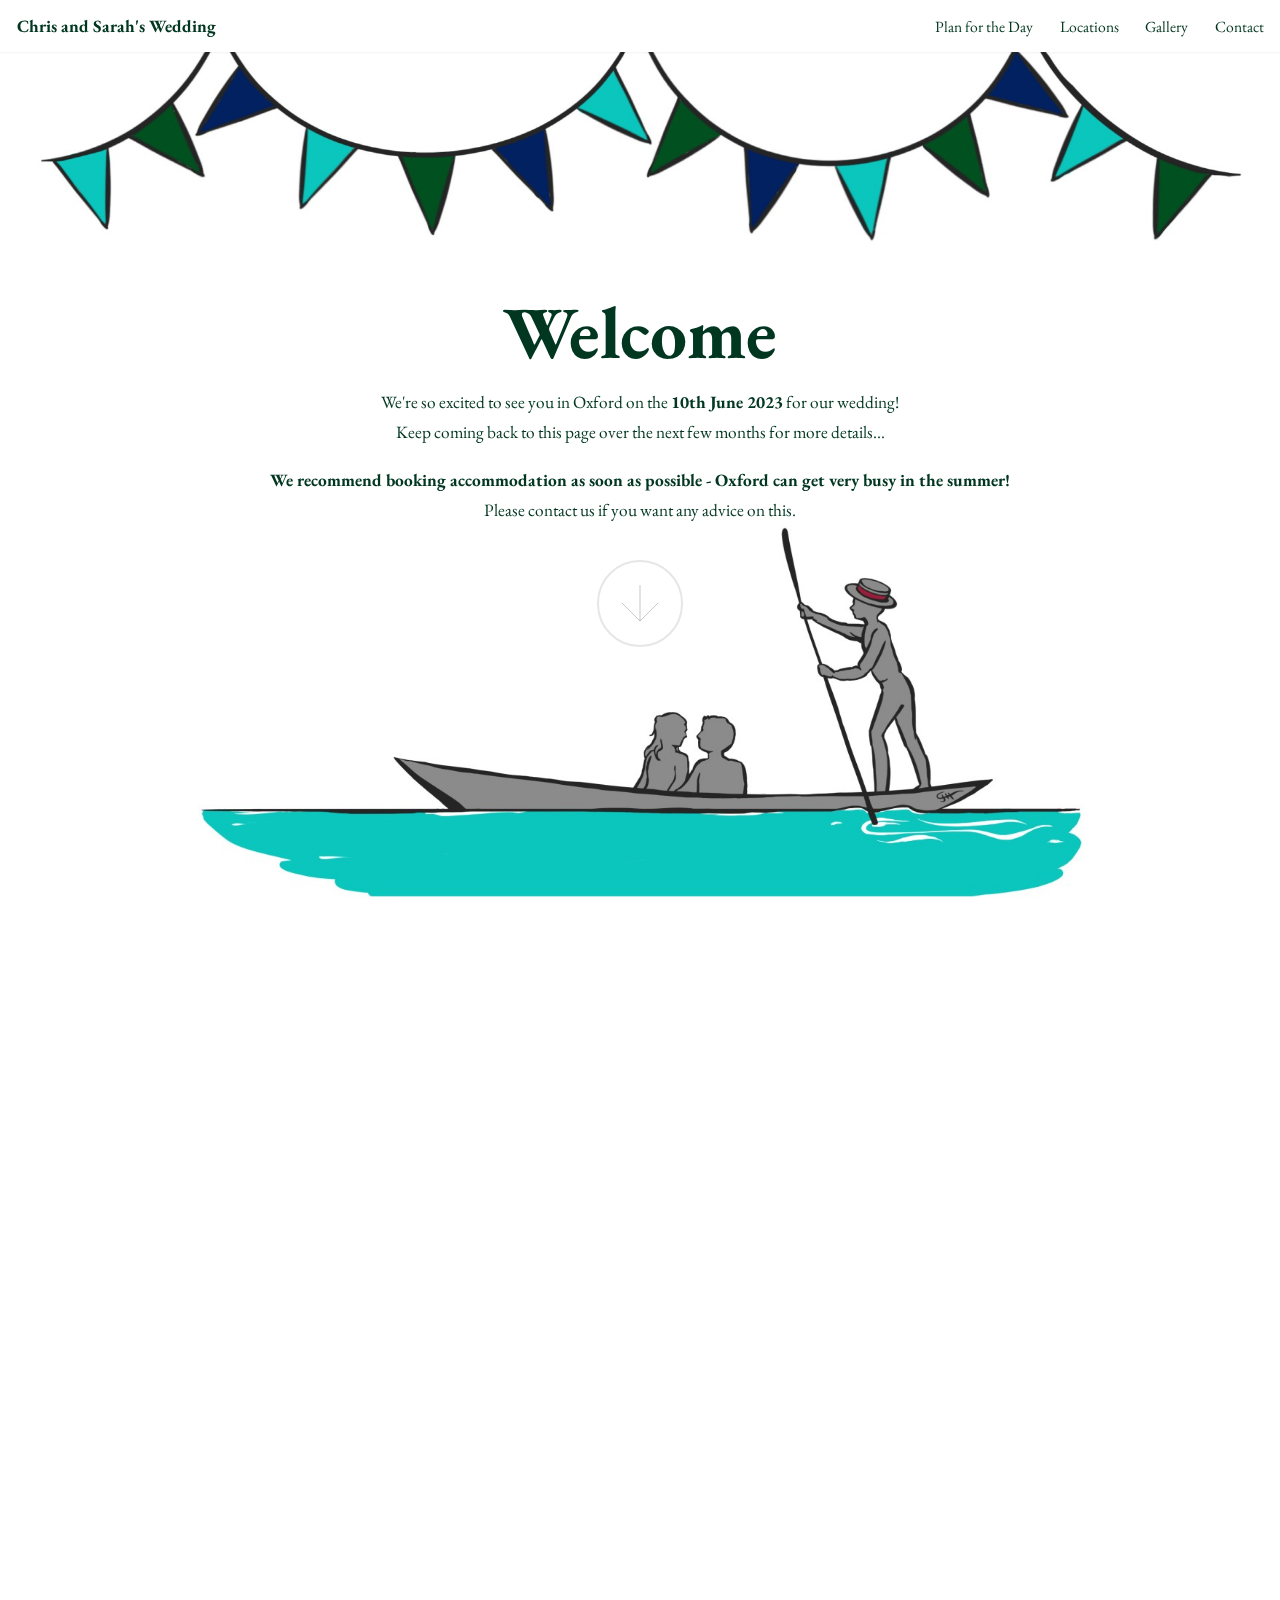
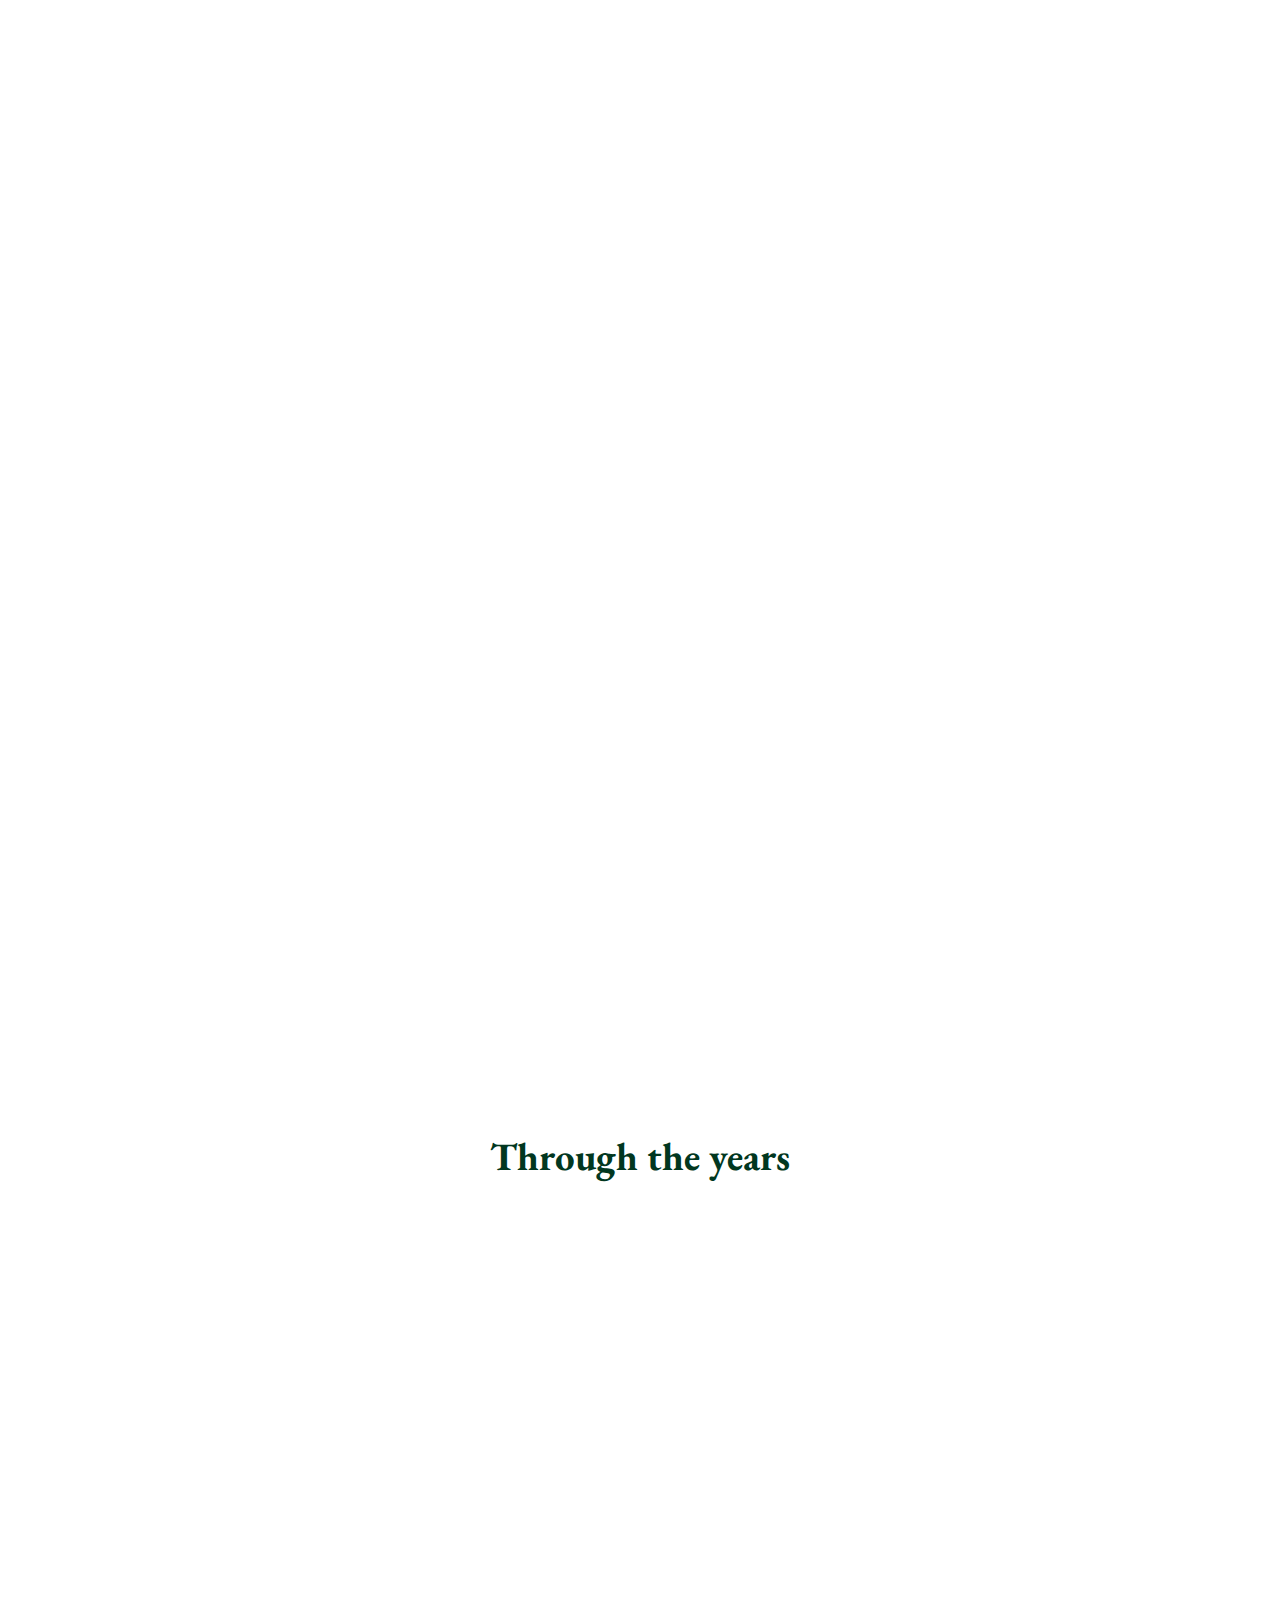
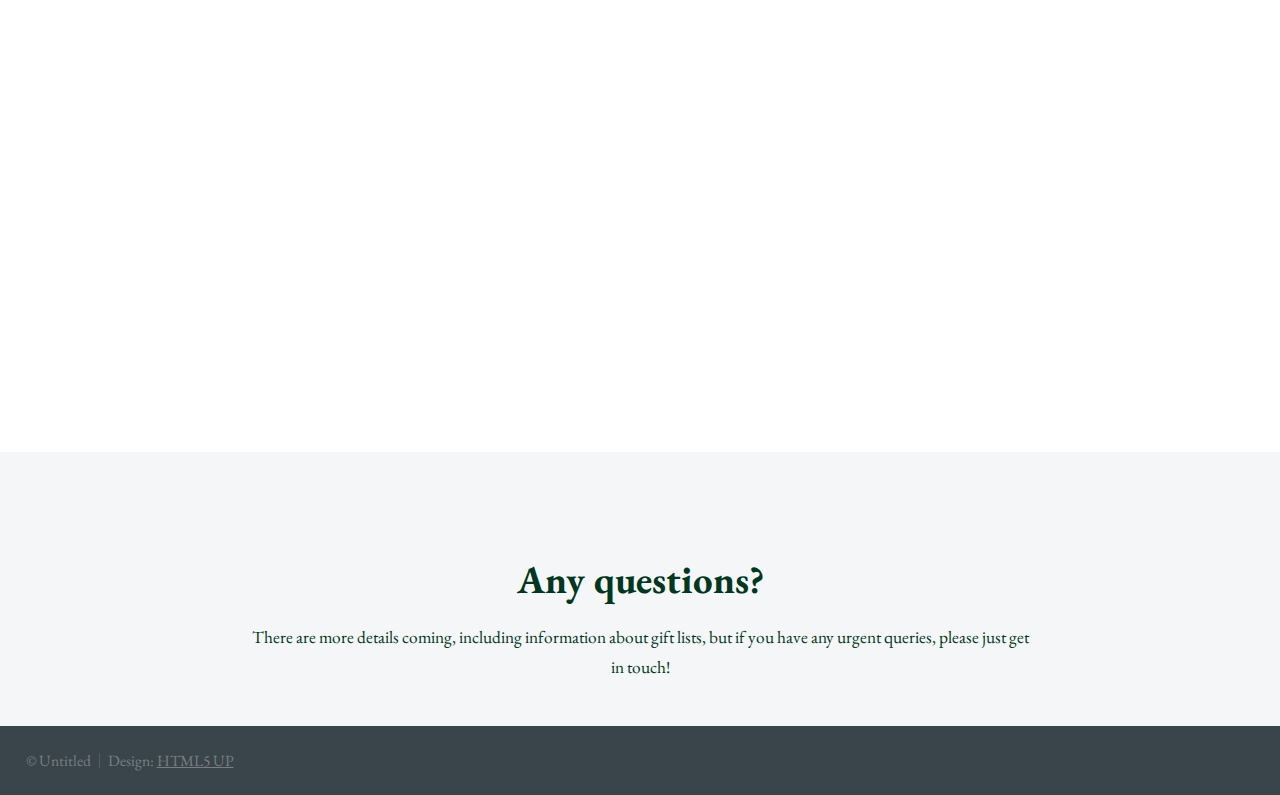
==== commit 18b16bf4: "add Dexter Room and note on gifting" ====
--- a/index.html
+++ b/index.html
@@ -56,7 +56,7 @@
 						<h2>Plan for the Day</h2>
 					</header>
 					<p>
-						We begin at the Oxford Register Office for the official marriage ceremony.
+						We begin at the Dexter Room in the Oxford Register Office for the official marriage ceremony.
 					</p>
 					<p>
 						<i>
@@ -97,7 +97,7 @@
 					</header>
 					<!-- <div class="row">
 						<div class="column"> -->
-							<h3>Oxford Register Office</h3>
+							<h3>The Dexter Room, Oxford Register Office</h3>
 							<iframe src="https://www.google.com/maps/embed?pb=!1m18!1m12!1m3!1d2469.92847782895!2d-1.266124884065171!3d51.752631400563686!2m3!1f0!2f0!3f0!3m2!1i1024!2i768!4f13.1!3m3!1m2!1s0x4876c6a483b12f9f%3A0x3fd45da669b1eef8!2sOxford%20Register%20Office!5e0!3m2!1sen!2suk!4v1671888333839!5m2!1sen!2suk" width="100%" height="240" style="border:0;" allowfullscreen="" loading="lazy" referrerpolicy="no-referrer-when-downgrade"></iframe>
 						<!-- </div>
 						<div class="column"> -->
@@ -152,7 +152,7 @@
 				<div class="content">
 					<header>
 						<h2>Any questions?</h2>
-						<p>There are more details coming, but if you have any urgent queries, please just get in touch!</p>
+						<p>There are more details coming, including information about gift lists, but if you have any urgent queries, please just get in touch!</p>
 					</header>
 				</div>
 			</section>
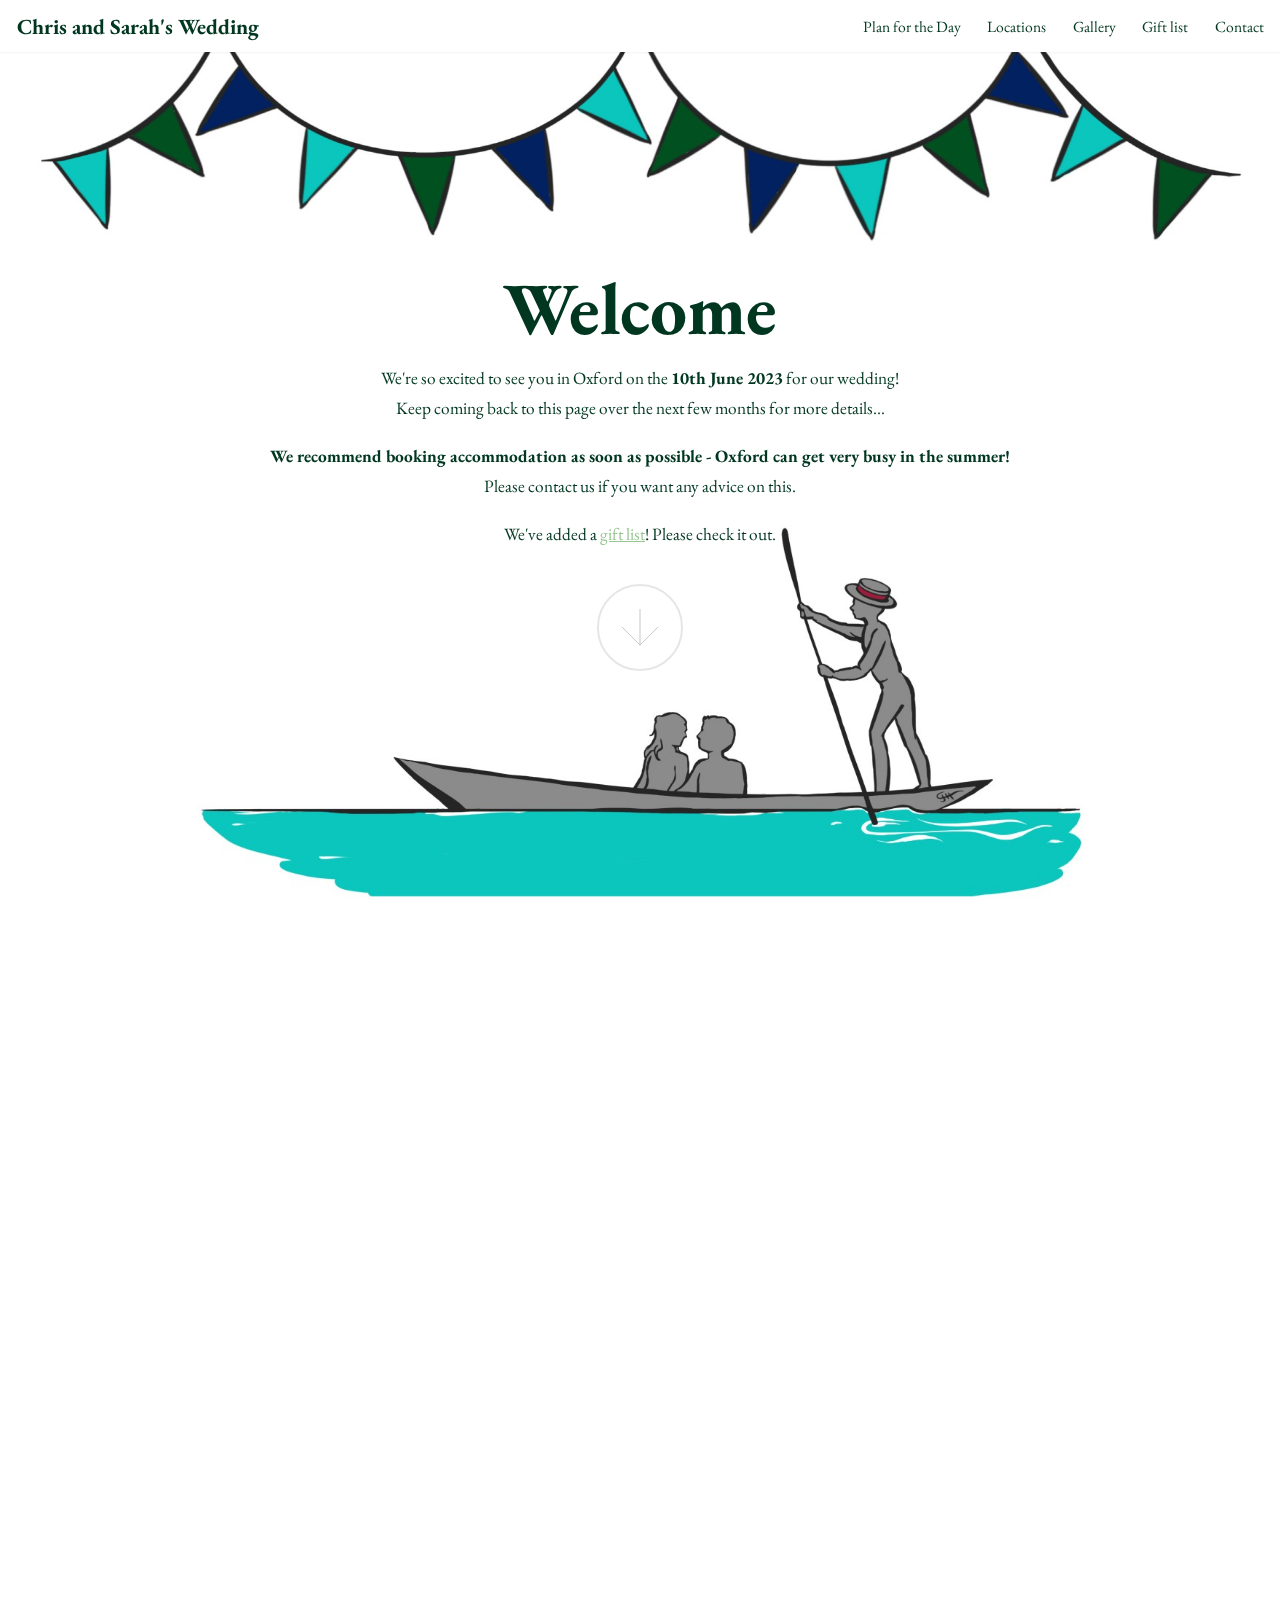
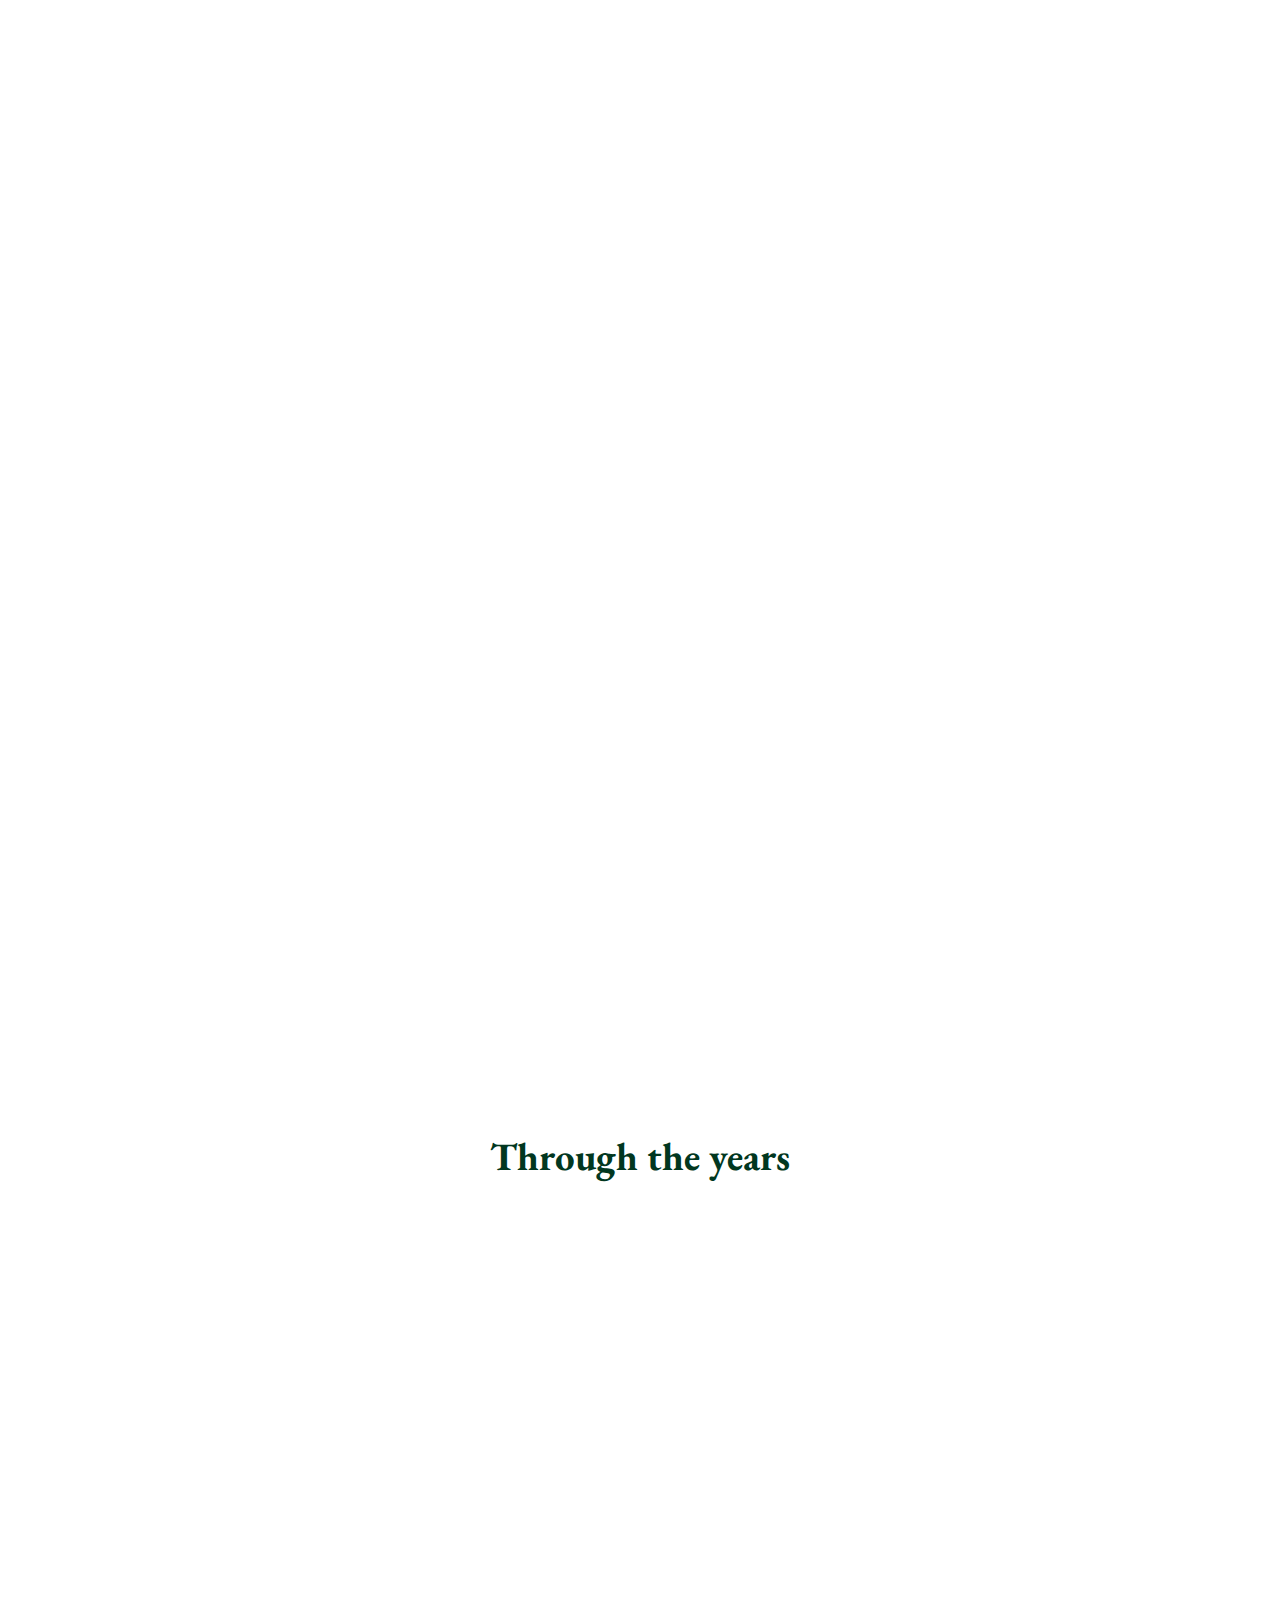
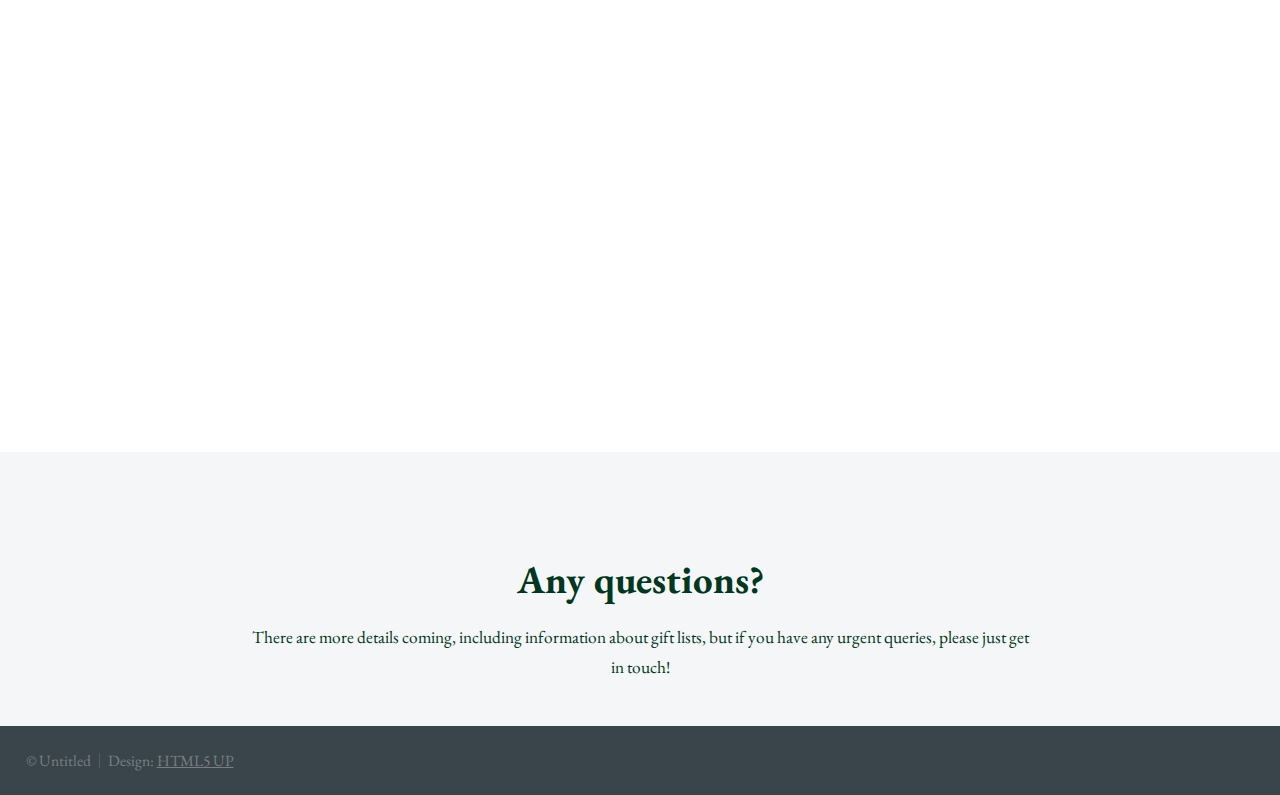
==== commit dd4eb225: "add gift list (and rename sections)" ====
--- a/index.html
+++ b/index.html
@@ -16,12 +16,13 @@
 
 		<!-- Header -->
 			<header id="header">
-				<h1>Chris and Sarah's Wedding</h1>
+				<h1><a href="#">Chris and Sarah's Wedding</a></h1>
 				<nav>
 					<ul>
-						<li><a href="#one">Plan for the Day</a></li>
-						<li><a href="#two">Locations</a></li>
-						<li><a href="#work">Gallery</a></li>
+						<li><a href="#plan">Plan for the Day</a></li>
+						<li><a href="#location">Locations</a></li>
+						<li><a href="#gallery">Gallery</a></li>
+						<li><a href="gifts.html">Gift list</a></li>
 						<li><a href="#contact">Contact</a></li>
 					</ul>
 				</nav>
@@ -43,14 +44,17 @@
 						<strong>We recommend booking accommodation as soon as possible - Oxford can get very busy in the summer!</strong><br>
 						Please contact us if you want any advice on this.
 					</p>
+					<p>
+						We've added a <a href="gifts.html">gift list</a>! Please check it out.
+					</p>
 					<footer>
-						<a href="#one" class="button style2 down">More</a>
+						<a href="#plan" class="button style2 down">More</a>
 					</footer>
 				</div>
 			</section>
 
 		<!-- One -->
-			<section id="one" class="main style2 right dark fullscreen">
+			<section id="plan" class="main style2 right dark fullscreen">
 				<div class="content box style2">
 					<header>
 						<h2>Plan for the Day</h2>
@@ -86,11 +90,11 @@
 					</ul>
 					
 				</div>
-				<a href="#two" class="button style2 down anchored">Next</a>
+				<a href="#location" class="button style2 down anchored">Next</a>
 			</section>
 
 		<!-- Two -->
-			<section id="two" class="main style2 left dark fullscreen">
+			<section id="location" class="main style2 left dark fullscreen">
 				<div class="style2 content box">
 					<header>
 						<h2 style="text-align:center">Locations</h2>
@@ -109,11 +113,11 @@
 						<strong>To be updated with advice on parking!</strong>
 					</p>
 				</div>
-				<a href="#work" class="button style2 down anchored">Next</a>
+				<a href="#gallery" class="button style2 down anchored">Next</a>
 			</section>
 
 		<!-- Work -->
-			<section id="work" class="main style3 primary">
+			<section id="gallery" class="main style3 primary">
 				<div class="content">
 					<header>
 						<h2>Through the years</h2>
--- a/assets/css/main.css
+++ b/assets/css/main.css
@@ -71,9 +71,6 @@
 }
 
 /* Basic */
-@-ms-viewport {
-  width: device-width;
-}
 html {
   height: 100%;
 }
@@ -92,20 +89,11 @@
   min-width: 320px;
 }
 body.is-preload *, body.is-preload *:before, body.is-preload *:after {
-  -webkit-animation: none !important;
   animation: none !important;
   transition: none !important;
 }
 
 /* Spinner */
-@-webkit-keyframes spinner-rotate {
-  0% {
-    transform: scale(1) rotate(0deg);
-  }
-  100% {
-    transform: scale(1) rotate(360deg);
-  }
-}
 @keyframes spinner-rotate {
   0% {
     transform: scale(1) rotate(0deg);
@@ -115,37 +103,12 @@
   }
 }
 /* Loader */
-@-webkit-keyframes spinner-show {
-  0% {
-    opacity: 0;
-  }
-  100% {
-    opacity: 1;
-  }
-}
 @keyframes spinner-show {
   0% {
     opacity: 0;
   }
   100% {
     opacity: 1;
-  }
-}
-@-webkit-keyframes spinner-hide {
-  0% {
-    transform: scale(1) rotate(0deg);
-    color: #e5e6e7;
-    z-index: 100001;
-  }
-  99% {
-    transform: scale(0.5) rotate(360deg);
-    color: #e5e6e7;
-    z-index: 100001;
-  }
-  100% {
-    transform: scale(0.5) rotate(360deg);
-    color: #e5e6e7;
-    z-index: -1;
   }
 }
 @keyframes spinner-hide {
@@ -165,24 +128,6 @@
     z-index: -1;
   }
 }
-@-webkit-keyframes overlay-hide {
-  0% {
-    opacity: 1;
-    z-index: 100000;
-  }
-  15% {
-    opacity: 1;
-    z-index: 100000;
-  }
-  99% {
-    opacity: 0;
-    z-index: 100000;
-  }
-  100% {
-    opacity: 0;
-    z-index: -1;
-  }
-}
 @keyframes overlay-hide {
   0% {
     opacity: 1;
@@ -205,7 +150,6 @@
   text-decoration: none;
 }
 body:before {
-  -webkit-animation: spinner-show 1.5s 1 0.25s ease forwards, spinner-hide 0.25s ease-in-out forwards !important;
   animation: spinner-show 1.5s 1 0.25s ease forwards, spinner-hide 0.25s ease-in-out forwards !important;
   transform-origin: 50% 50%;
   -moz-osx-font-smoothing: grayscale;
@@ -231,7 +175,6 @@
   z-index: -1;
 }
 body:after {
-  -webkit-animation: overlay-hide 1.5s ease-in forwards !important;
   animation: overlay-hide 1.5s ease-in forwards !important;
   background: #ffffff;
   content: "";
@@ -245,12 +188,10 @@
   z-index: -1;
 }
 body.is-preload:before {
-  -webkit-animation: spinner-show 1.5s 1 0.25s ease forwards, spinner-rotate 0.75s infinite linear !important;
   animation: spinner-show 1.5s 1 0.25s ease forwards, spinner-rotate 0.75s infinite linear !important;
   z-index: 100001;
 }
 body.is-preload:after {
-  -webkit-animation: none !important;
   animation: none !important;
   opacity: 1;
   z-index: 100000;
@@ -784,17 +725,17 @@
     padding-top: 0;
   }
   ul.actions:not(.fixed) li input[type=submit],
-ul.actions:not(.fixed) li input[type=reset],
-ul.actions:not(.fixed) li input[type=button],
-ul.actions:not(.fixed) li button,
-ul.actions:not(.fixed) li .button {
+  ul.actions:not(.fixed) li input[type=reset],
+  ul.actions:not(.fixed) li input[type=button],
+  ul.actions:not(.fixed) li button,
+  ul.actions:not(.fixed) li .button {
     width: 100%;
   }
   ul.actions:not(.fixed) li input[type=submit].icon:before,
-ul.actions:not(.fixed) li input[type=reset].icon:before,
-ul.actions:not(.fixed) li input[type=button].icon:before,
-ul.actions:not(.fixed) li button.icon:before,
-ul.actions:not(.fixed) li .button.icon:before {
+  ul.actions:not(.fixed) li input[type=reset].icon:before,
+  ul.actions:not(.fixed) li input[type=button].icon:before,
+  ul.actions:not(.fixed) li button.icon:before,
+  ul.actions:not(.fixed) li .button.icon:before {
     margin-left: -0.5rem;
   }
 }
@@ -874,7 +815,6 @@
   font-size: 2em;
 }
 .poptrox-popup .loader:before {
-  -webkit-animation: spinner-rotate 0.75s infinite linear !important;
   animation: spinner-rotate 0.75s infinite linear !important;
   -moz-osx-font-smoothing: grayscale;
   -webkit-font-smoothing: antialiased;
@@ -992,7 +932,7 @@
 }
 @media screen and (max-width: 736px) {
   .poptrox-popup .nav-next:before,
-.poptrox-popup .nav-previous:before {
+  .poptrox-popup .nav-previous:before {
     width: 48px;
     height: 32px;
     background-size: contain;
@@ -1182,6 +1122,15 @@
 }
 .gallery.inactive article.from-bottom {
   transform: translateY(7em);
+}
+.gallery.inactive article.taken {
+  content: "";
+  position: absolute;
+  left: 0;
+  top: 0;
+  width: 100%;
+  height: 100%;
+  background: url("images/thumbs/01.jpg");
 }
 @media screen and (max-width: 480px) {
   .gallery {
@@ -1536,7 +1485,7 @@
   }
 }
 /* One */
-#one {
+#plan {
   background: url("images/overlay.png"), url("../../images/punts.jpg");
   background-size: 256px 256px, cover;
   background-attachment: fixed, fixed;
@@ -1544,7 +1493,7 @@
 }
 
 /* Two */
-#two {
+#location {
   background: url("../../images/ox-skyline.JPG");
   background-size: cover;
   background-attachment: fixed;
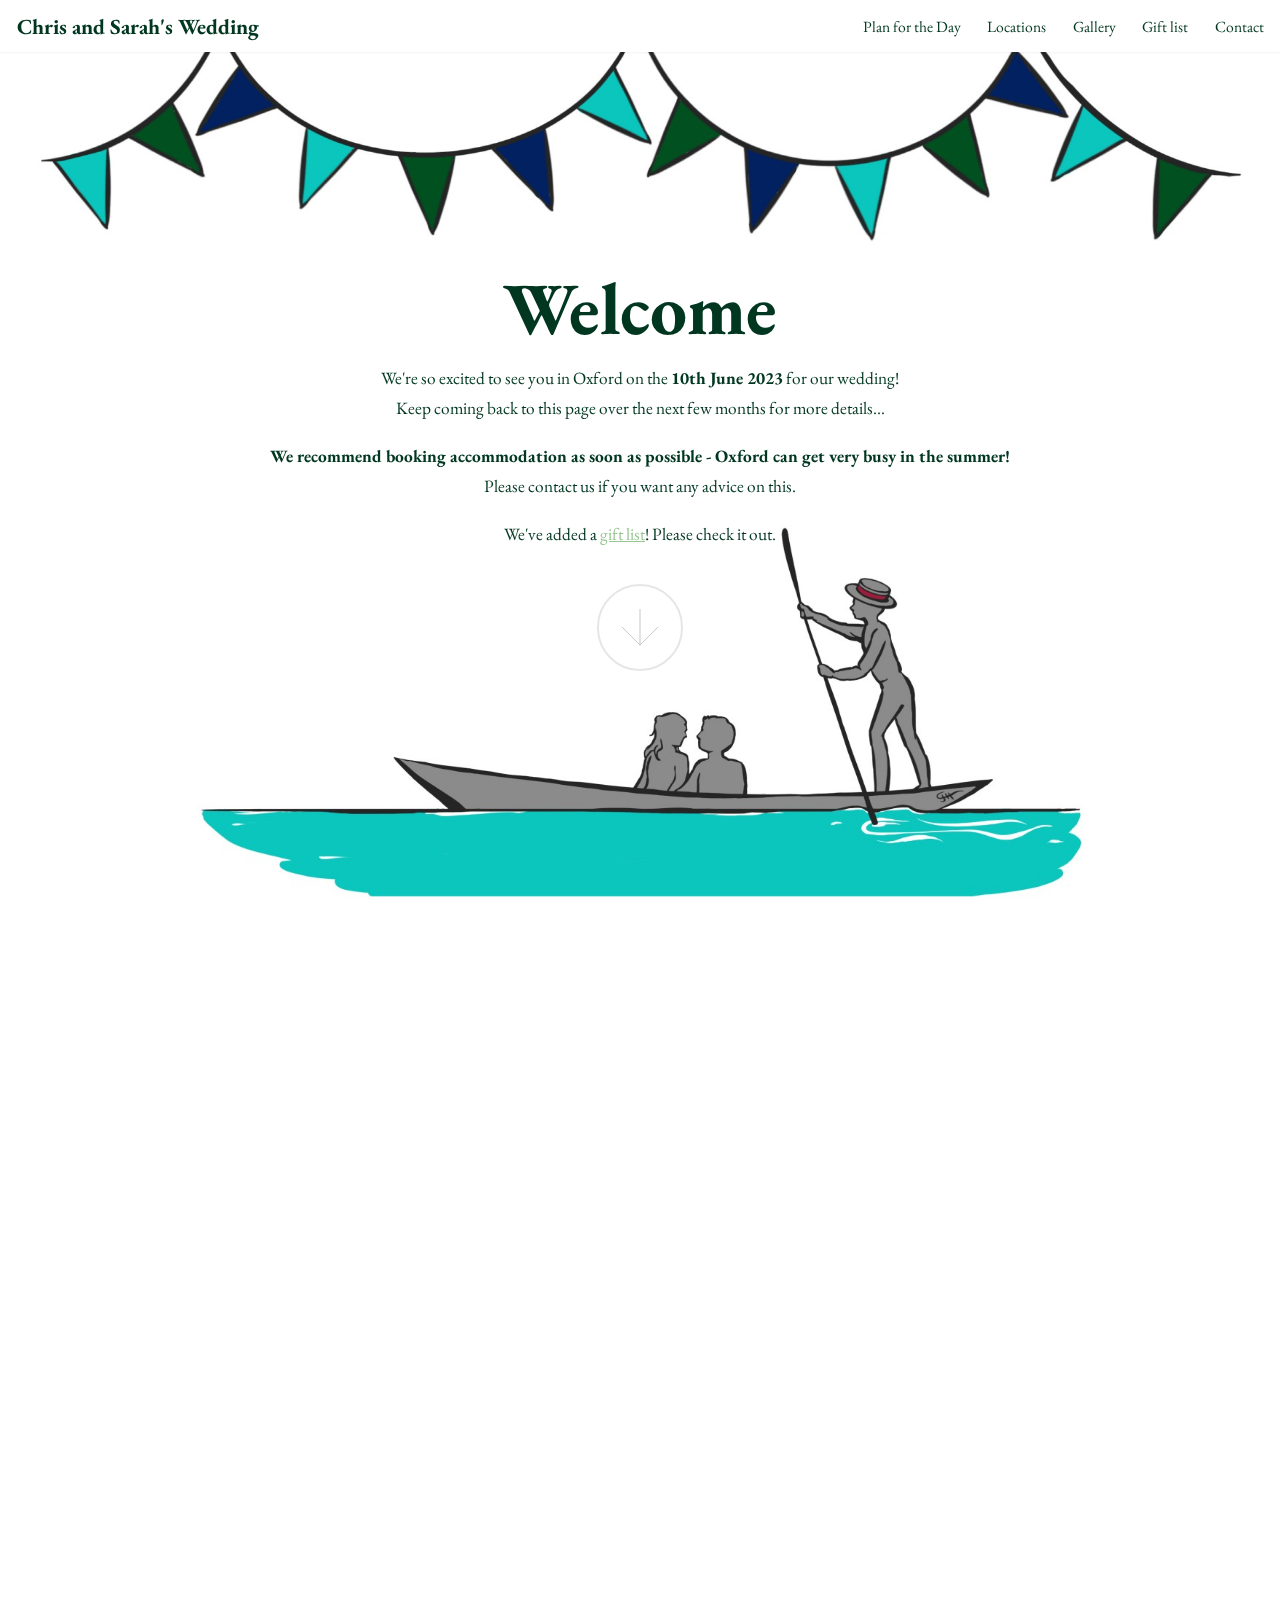
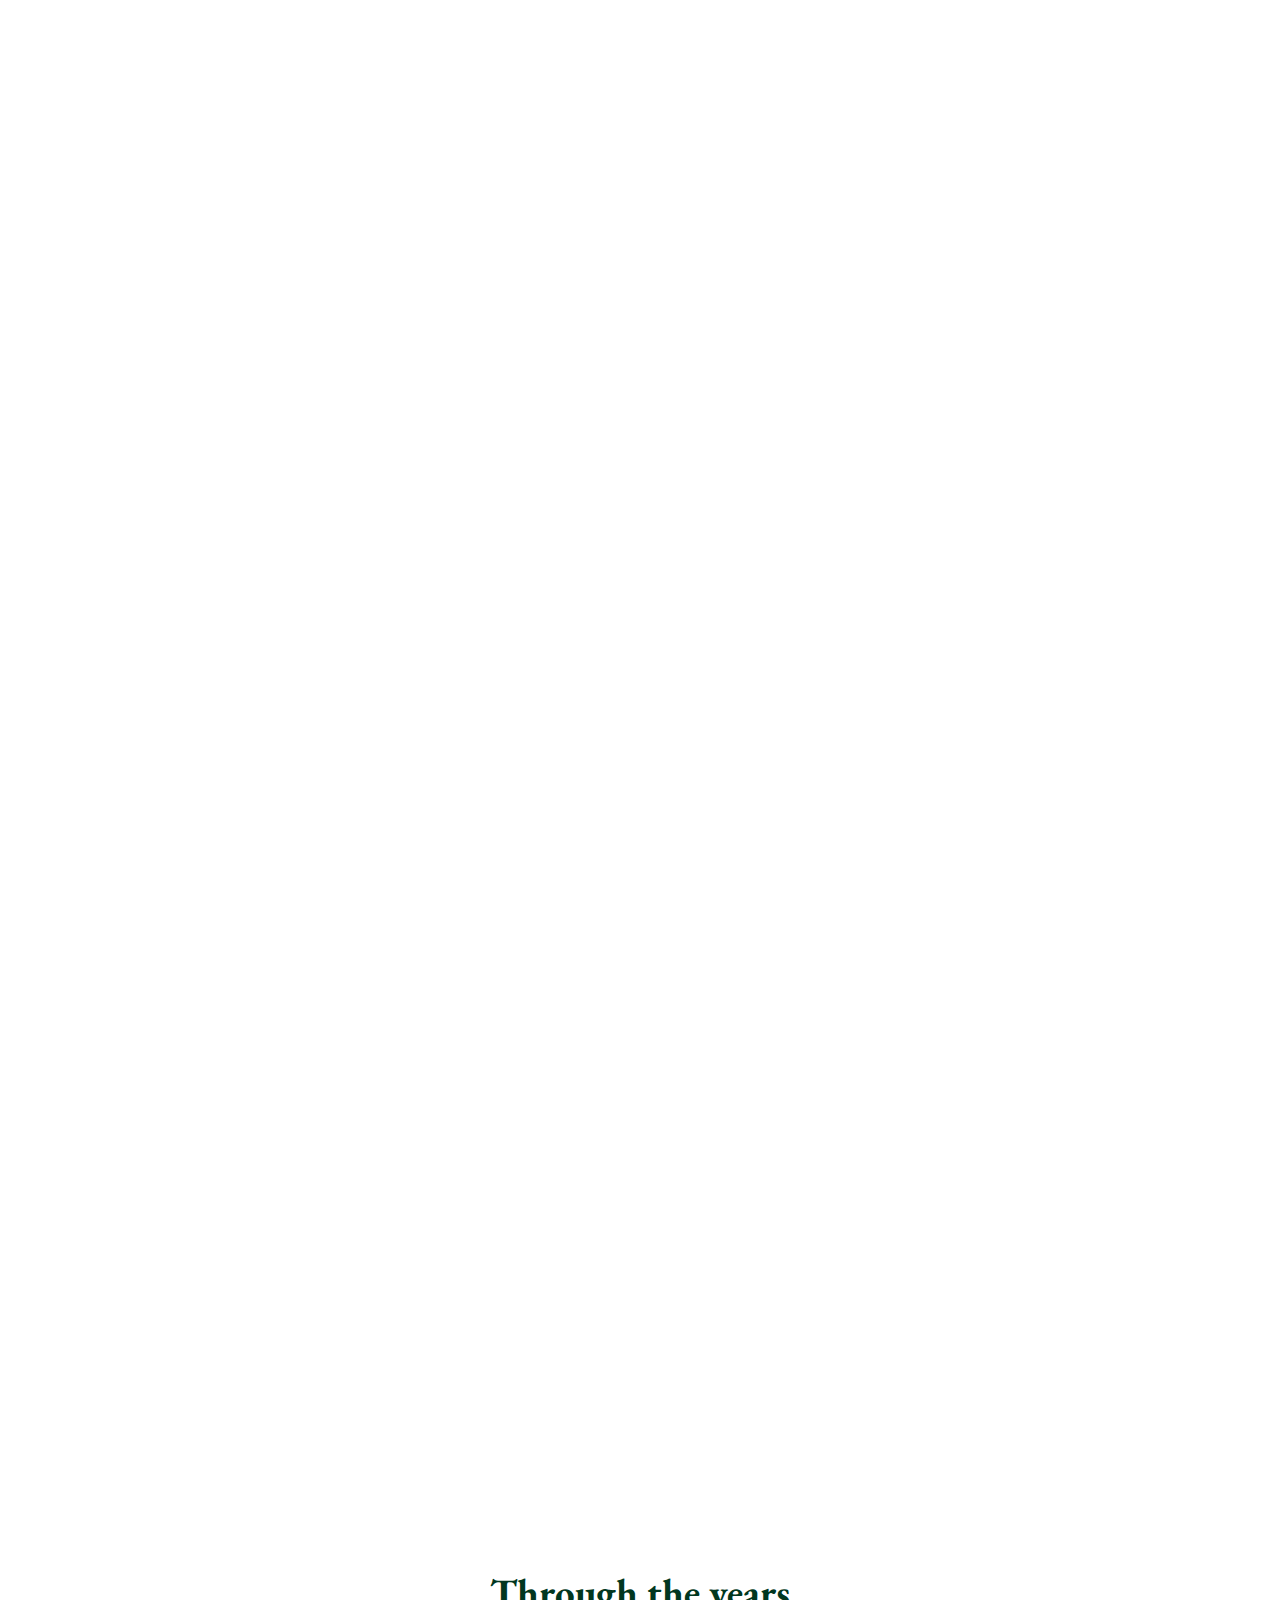
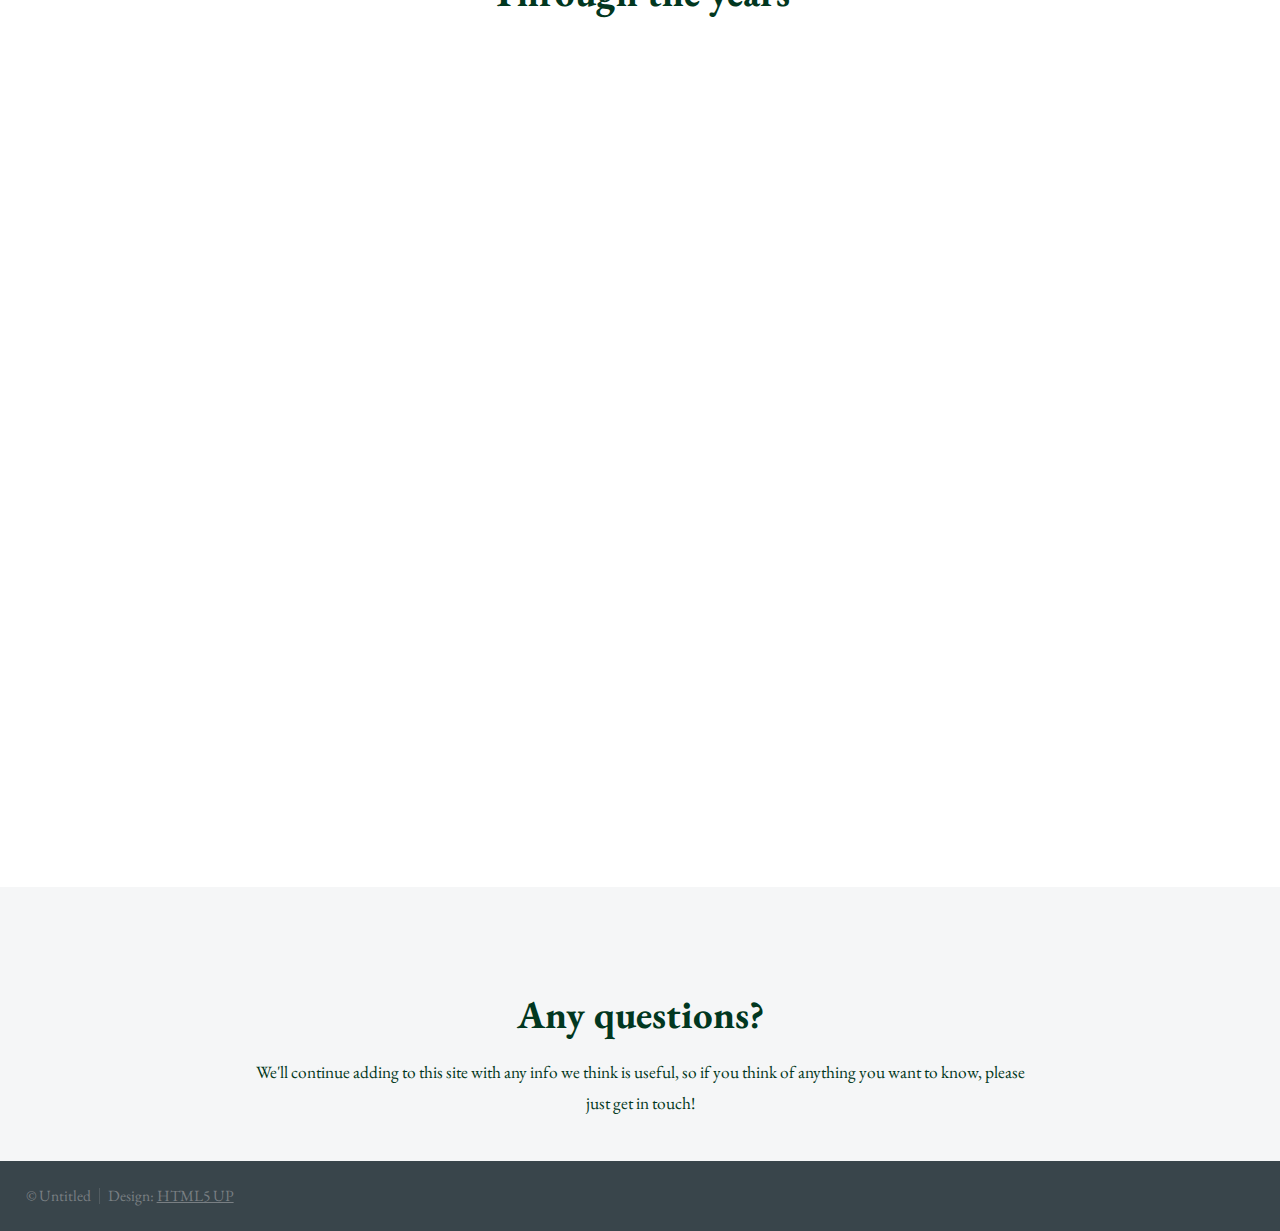
==== commit 4123c13a: "add dress code and parking info" ====
--- a/index.html
+++ b/index.html
@@ -60,6 +60,9 @@
 						<h2>Plan for the Day</h2>
 					</header>
 					<p>
+						<strong>Dress code: Summer garden party</strong>
+					</p>
+					<p>
 						We begin at the Dexter Room in the Oxford Register Office for the official marriage ceremony.
 					</p>
 					<p>
@@ -99,6 +102,22 @@
 					<header>
 						<h2 style="text-align:center">Locations</h2>
 					</header>
+					<p>
+						Transport between the two venues will not be provided, so you will need to make your own way to the boathouse.
+						Parking in the centre of Oxford is very limited, and we would recommend arranging taxis on the day to get between the two wedding venues.
+						Walking/cycling will also be possible, depending on the weather!
+						There will be plenty of time for you to get between the venues.
+					</p>
+					<p>
+						If you do come with your own car, there is a paid car park near the Register Office (the Worcester Street car park).
+						Some road-side parking is available near the Cherwell Boathouse, but you should be aware that traffic there can be busy around 12pm due to the Dragon School.
+					</p>
+					<p><strong>
+						N.B. The Register Office will be very difficult to access from the west due to a <a href="https://www.oxford.gov.uk/info/20012/parking_and_travel/1572/latest_information_on_impact_of_botley_road_roadworks_on_oxford">road closure</a> at Oxford Station.
+					</strong></p>
+					<p>
+						tl;dr: Don't use your car in the city centre if you can avoid it.
+					</p>
 					<!-- <div class="row">
 						<div class="column"> -->
 							<h3>The Dexter Room, Oxford Register Office</h3>
@@ -110,7 +129,8 @@
 						<!-- </div>
 					</div> -->
 					<p>
-						<strong>To be updated with advice on parking!</strong>
+						<!-- <strong>To be updated with advice on parking!</strong> -->
+						
 					</p>
 				</div>
 				<a href="#gallery" class="button style2 down anchored">Next</a>
@@ -156,7 +176,10 @@
 				<div class="content">
 					<header>
 						<h2>Any questions?</h2>
-						<p>There are more details coming, including information about gift lists, but if you have any urgent queries, please just get in touch!</p>
+						<p>
+							<!-- There are more details coming, including information about gift lists, but if you have any urgent queries, please just get in touch! -->
+							We'll continue adding to this site with any info we think is useful, so if you think of anything you want to know, please just get in touch!
+						</p>
 					</header>
 				</div>
 			</section>
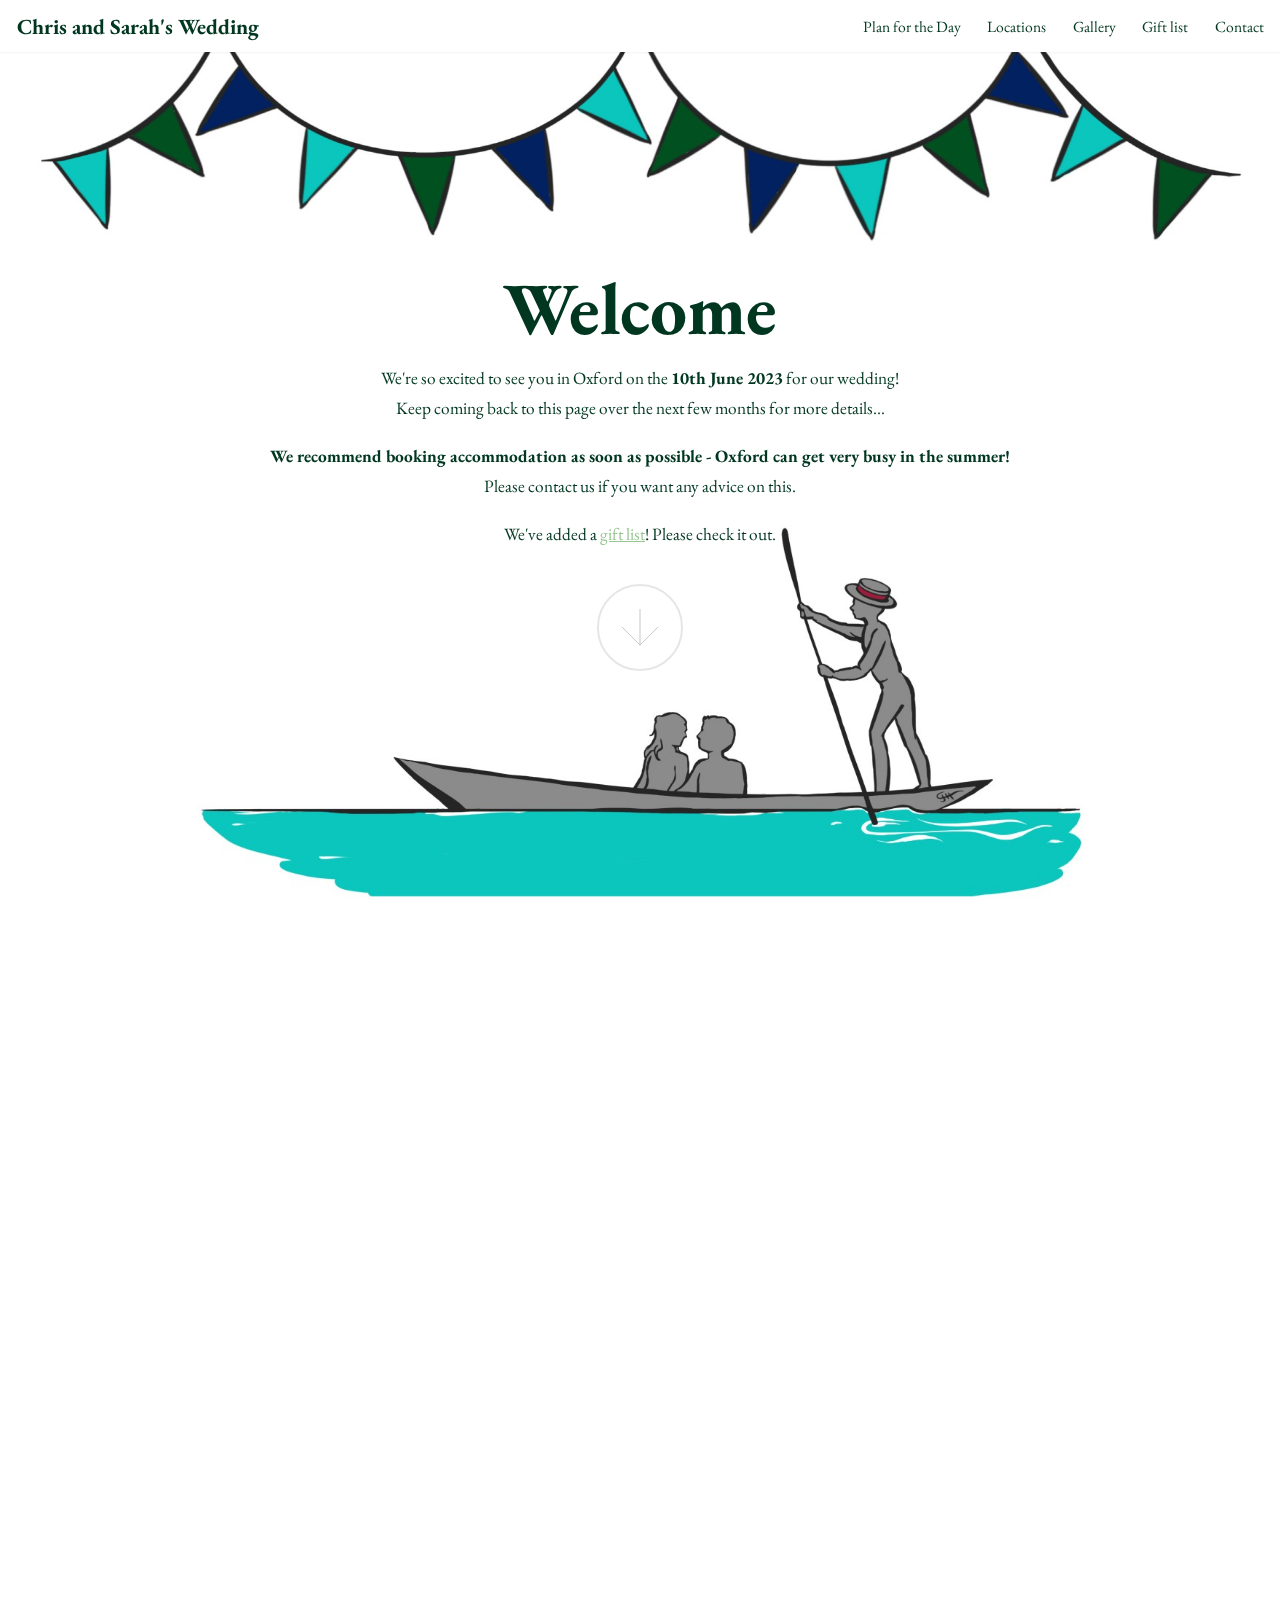
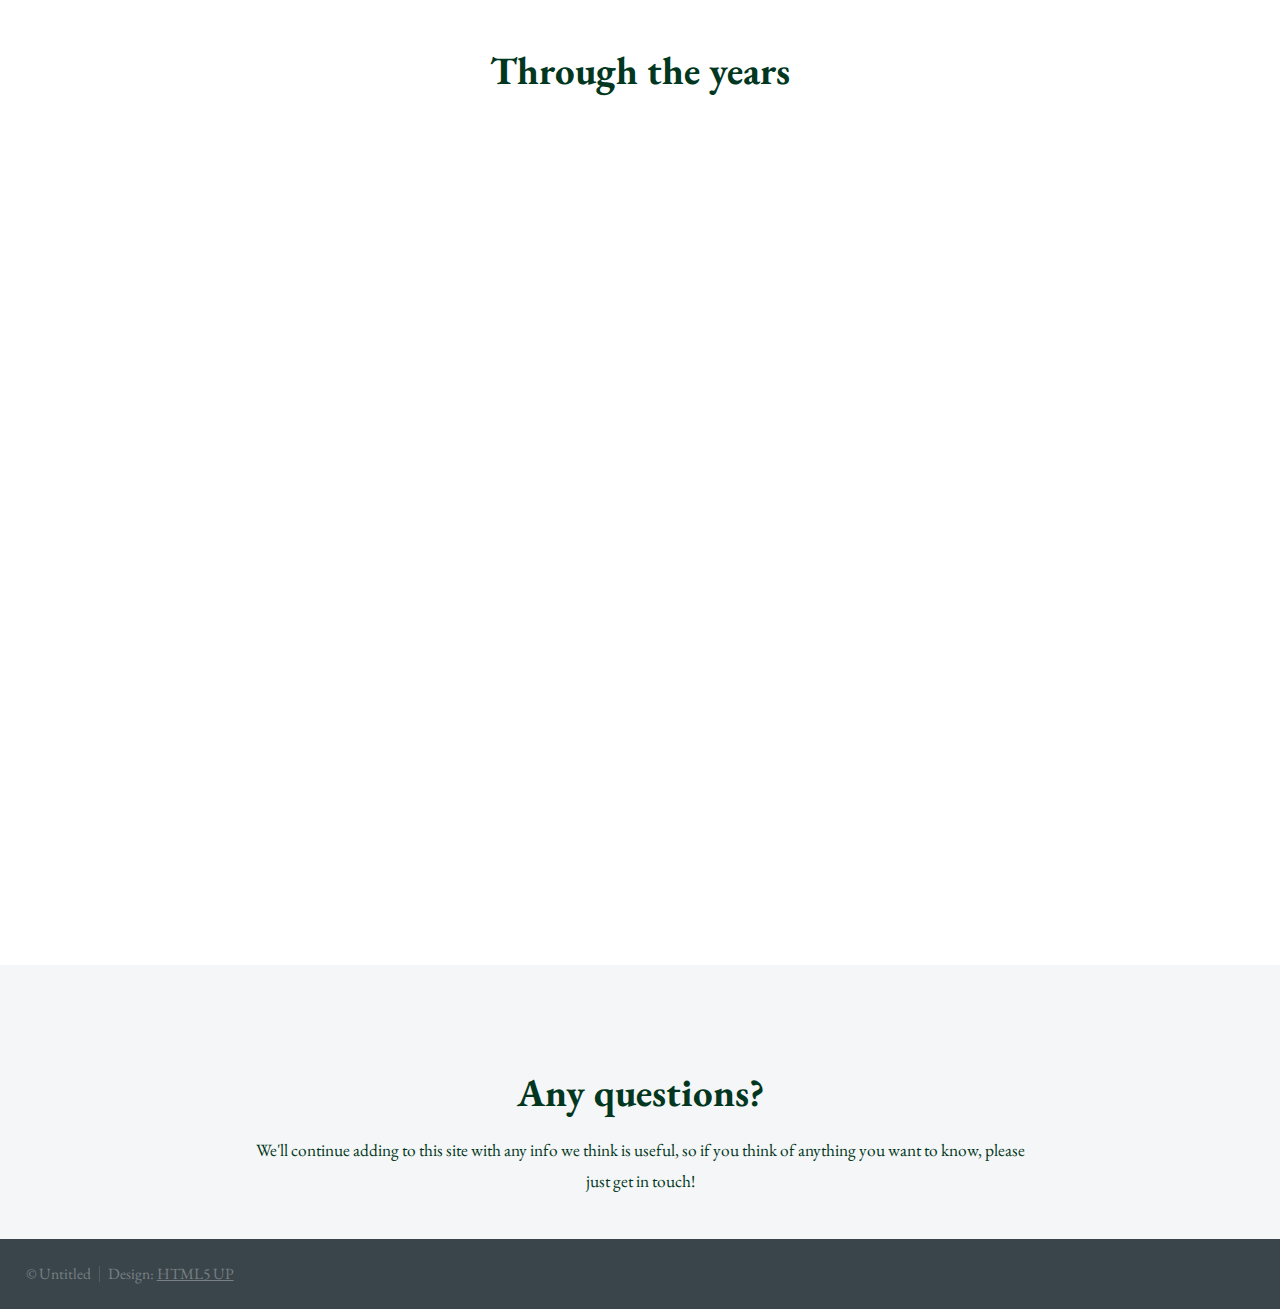
==== commit 190236c0: "add note on the walk" ====
--- a/index.html
+++ b/index.html
@@ -92,6 +92,9 @@
 						<li>21.30 Dancefloor</li>
 					</ul>
 					
+					<p>
+						For whoever is interested, we also plan to meet up for a recuperative walk around Port Meadow the following day (tentatively at 11am).
+					</p>
 				</div>
 				<a href="#location" class="button style2 down anchored">Next</a>
 			</section>
--- a/assets/css/main.css
+++ b/assets/css/main.css
@@ -1123,15 +1123,6 @@
 .gallery.inactive article.from-bottom {
   transform: translateY(7em);
 }
-.gallery.inactive article.taken {
-  content: "";
-  position: absolute;
-  left: 0;
-  top: 0;
-  width: 100%;
-  height: 100%;
-  background: url("images/thumbs/01.jpg");
-}
 @media screen and (max-width: 480px) {
   .gallery {
     flex-wrap: nowrap;
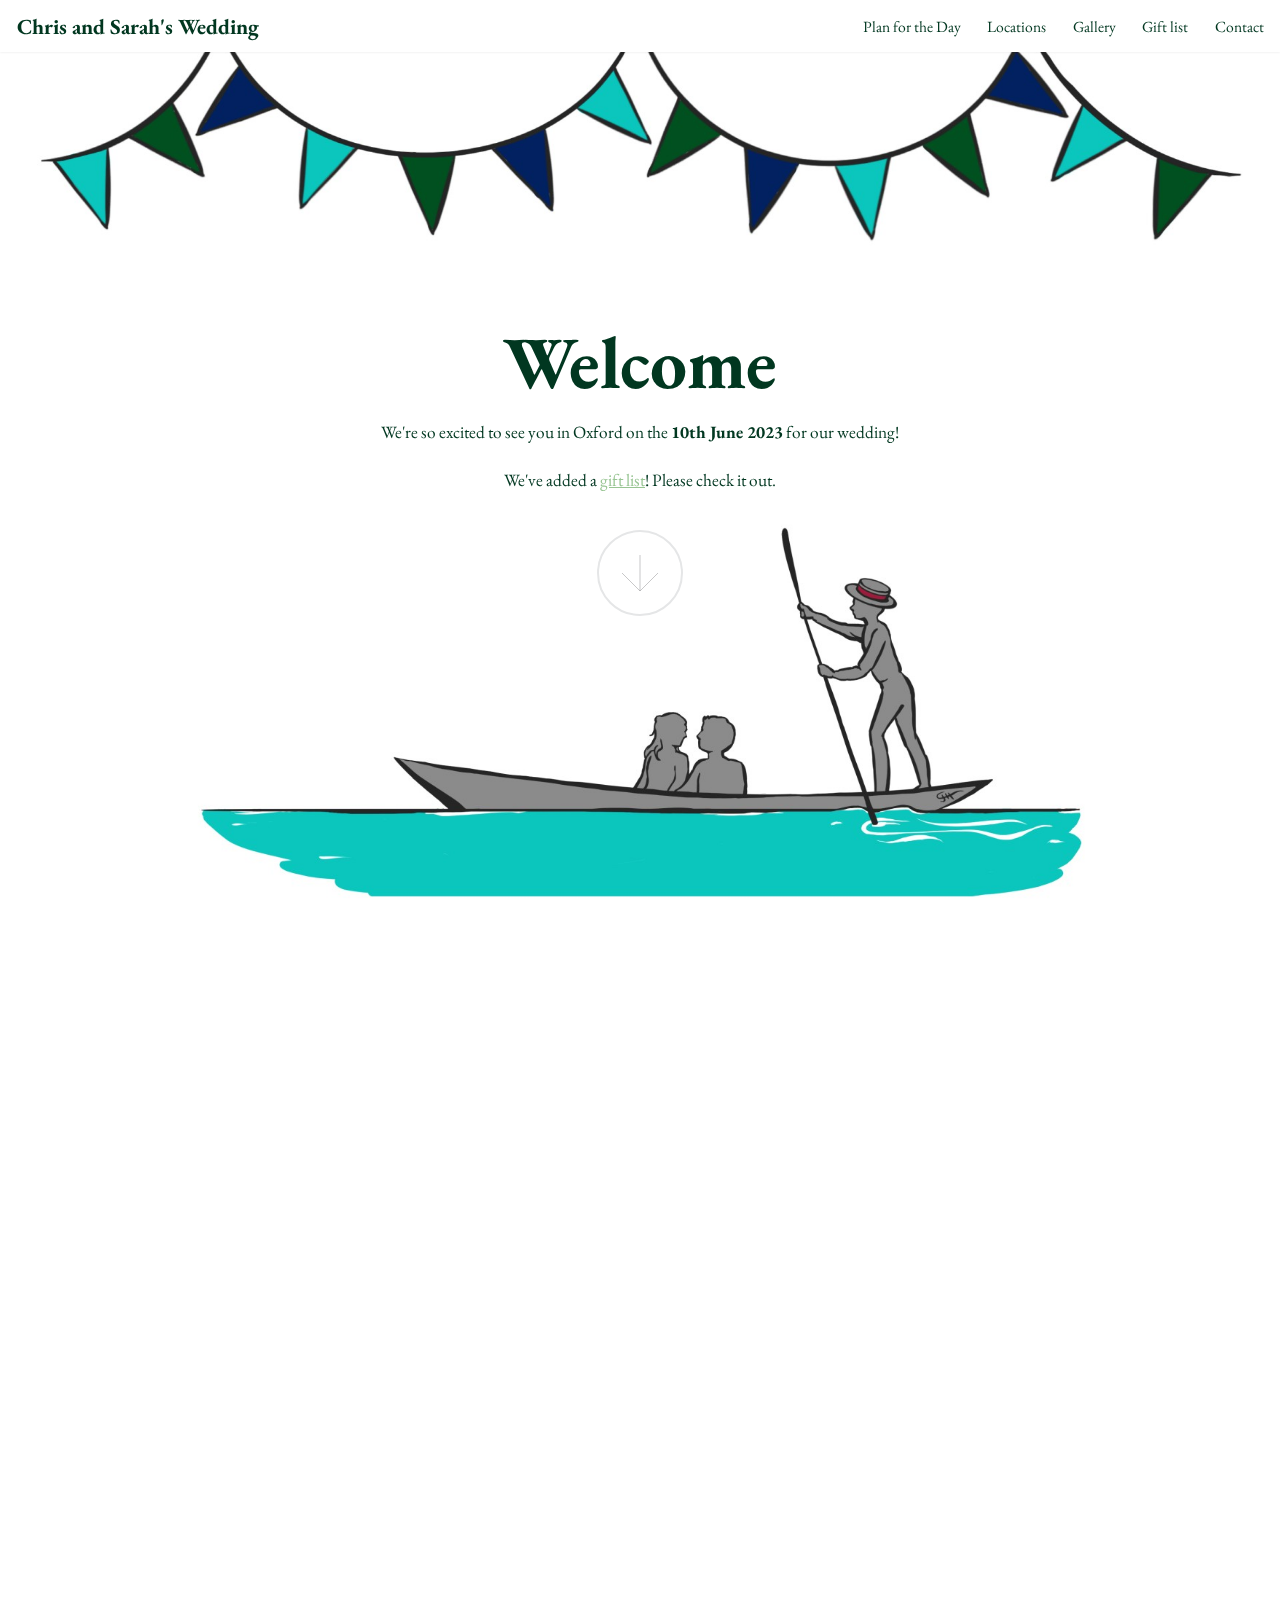
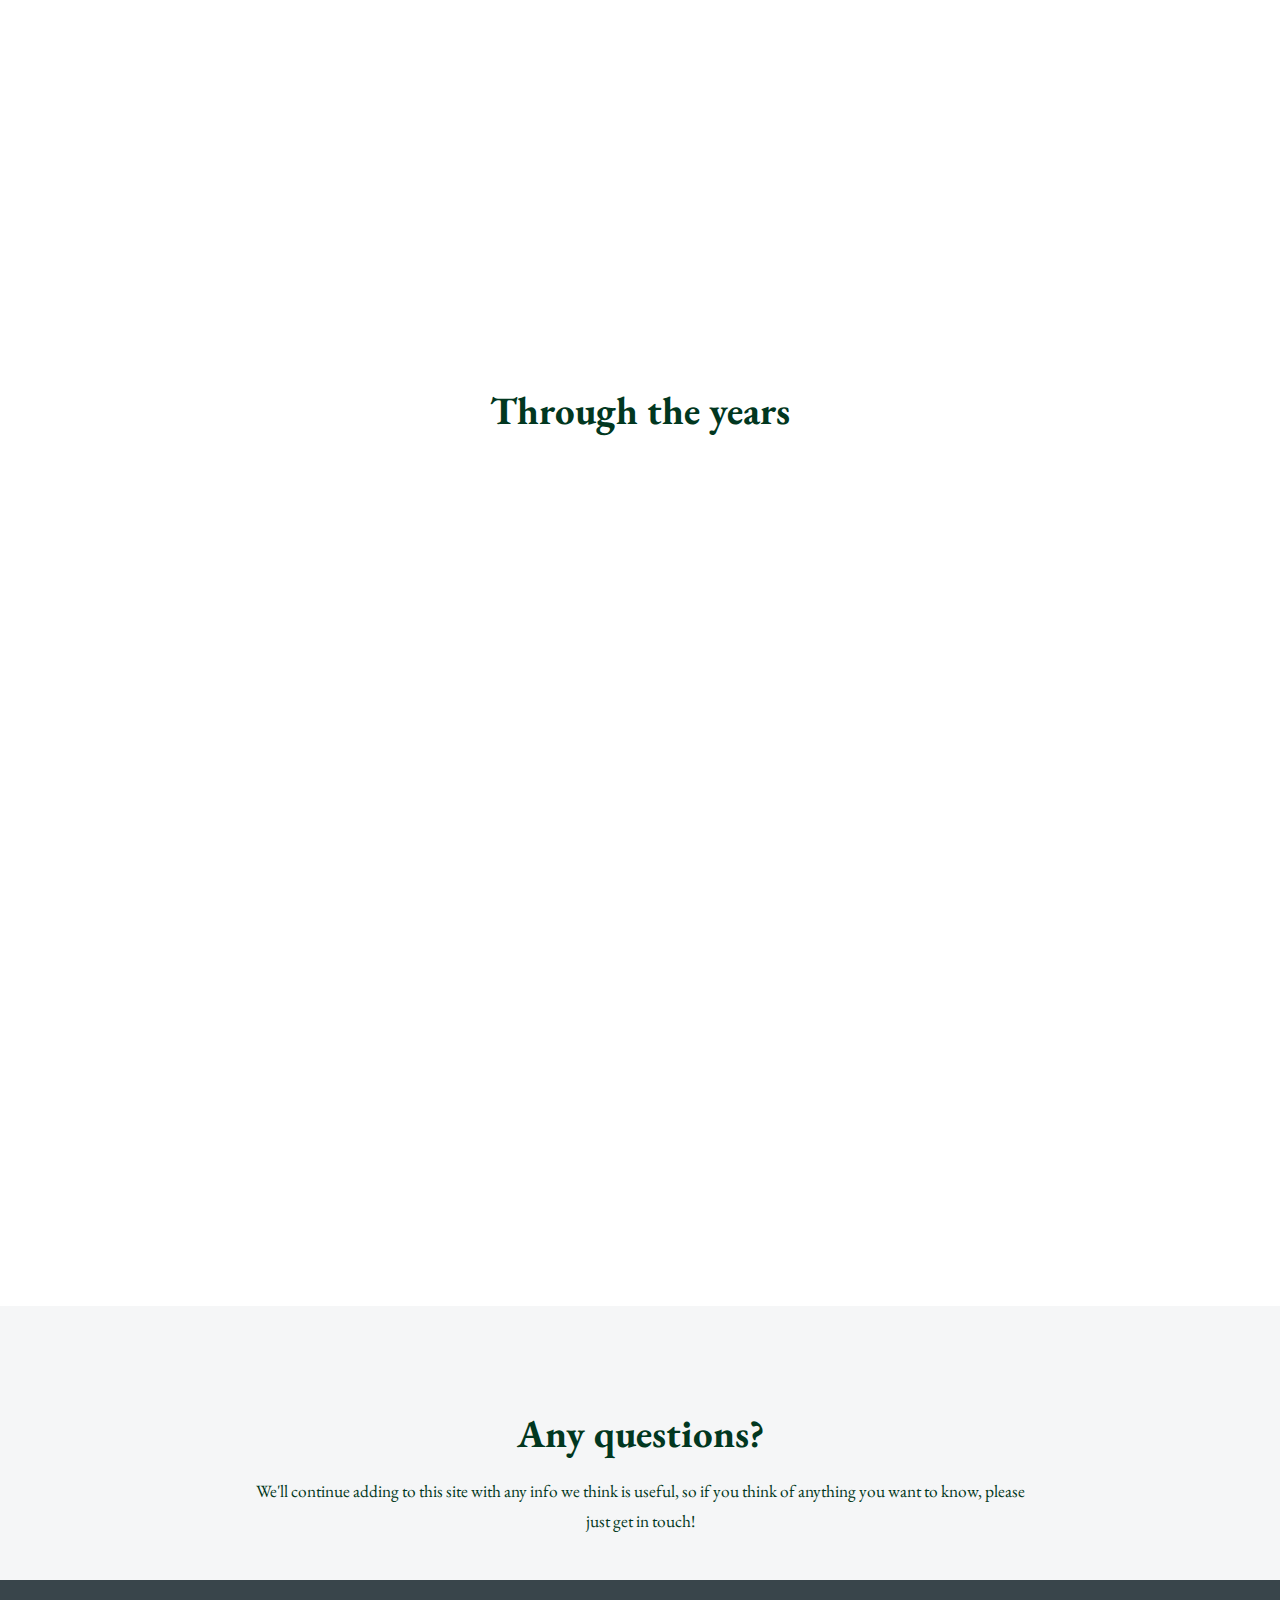
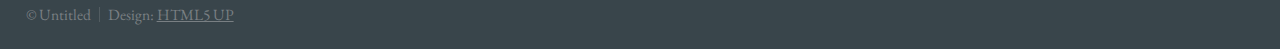
==== commit 04e389ce: "add port meadow location" ====
--- a/index.html
+++ b/index.html
@@ -38,11 +38,6 @@
 					and released for free under the <a href="https://html5up.net/license">Creative Commons Attribution license</a>.</p> -->
 					<p>
 						We're so excited to see you in Oxford on the <strong>10th June 2023</strong> for our wedding!<br>
-						Keep coming back to this page over the next few months for more details...
-					</p>
-					<p>
-						<strong>We recommend booking accommodation as soon as possible - Oxford can get very busy in the summer!</strong><br>
-						Please contact us if you want any advice on this.
 					</p>
 					<p>
 						We've added a <a href="gifts.html">gift list</a>! Please check it out.
@@ -72,8 +67,8 @@
 					</p>
 					
 					<dl>
-						<dt><strong>11.00</strong></dt>
-						<dd>Ceremony</dd>
+						<dt><strong>11.00</strong> <i>(Please arrive in good time)</i></dt>
+						<dd><strong>Ceremony</strong></dd>
 					</dl>
 
 					<p>
@@ -90,10 +85,11 @@
 						<li>17.30 Dinner</li>
 						<li>19.30 Ceilidh</li>
 						<li>21.30 Dancefloor</li>
+						<li>23.30 Bar closes</li>
 					</ul>
 					
 					<p>
-						For whoever is interested, we also plan to meet up for a recuperative walk around Port Meadow the following day (tentatively at 11am).
+						For whoever is interested, we also plan to meet up for a recuperative walk around Port Meadow the following day (tentatively at 11am). We aim to meet at Port Meadow's South Car Park, on Walton Well Road.
 					</p>
 				</div>
 				<a href="#location" class="button style2 down anchored">Next</a>
@@ -131,6 +127,8 @@
 							<iframe src="https://www.google.com/maps/embed?pb=!1m18!1m12!1m3!1d2468.996454210171!2d-1.2559821484930624!3d51.769671999213784!2m3!1f0!2f0!3f0!3m2!1i1024!2i768!4f13.1!3m3!1m2!1s0x4876c405c88f11af%3A0x3fd18761c9017280!2sCherwell%20Boathouse%20Restaurant!5e0!3m2!1sen!2suk!4v1671881131724!5m2!1sen!2suk" width="100%" height="240" style="border:0;" allowfullscreen="" loading="lazy" referrerpolicy="no-referrer-when-downgrade"></iframe>
 						<!-- </div>
 					</div> -->
+						<h3>Port Meadow (Sunday)</h3>
+						<iframe src="https://www.google.com/maps/embed?pb=!1m14!1m8!1m3!1d2469.4397023999973!2d-1.2764847764739897!3d51.76156839520689!3m2!1i1024!2i768!4f13.1!3m3!1m2!1s0x4876c4205da757c5%3A0x19d8e2baed6acfe1!2sPort%20Meadow%20South%20Parking!5e0!3m2!1sen!2snl!4v1684687152794!5m2!1sen!2snl" width="100%" height="240" style="border:0;" allowfullscreen="" loading="lazy" referrerpolicy="no-referrer-when-downgrade"></iframe>
 					<p>
 						<!-- <strong>To be updated with advice on parking!</strong> -->
 						
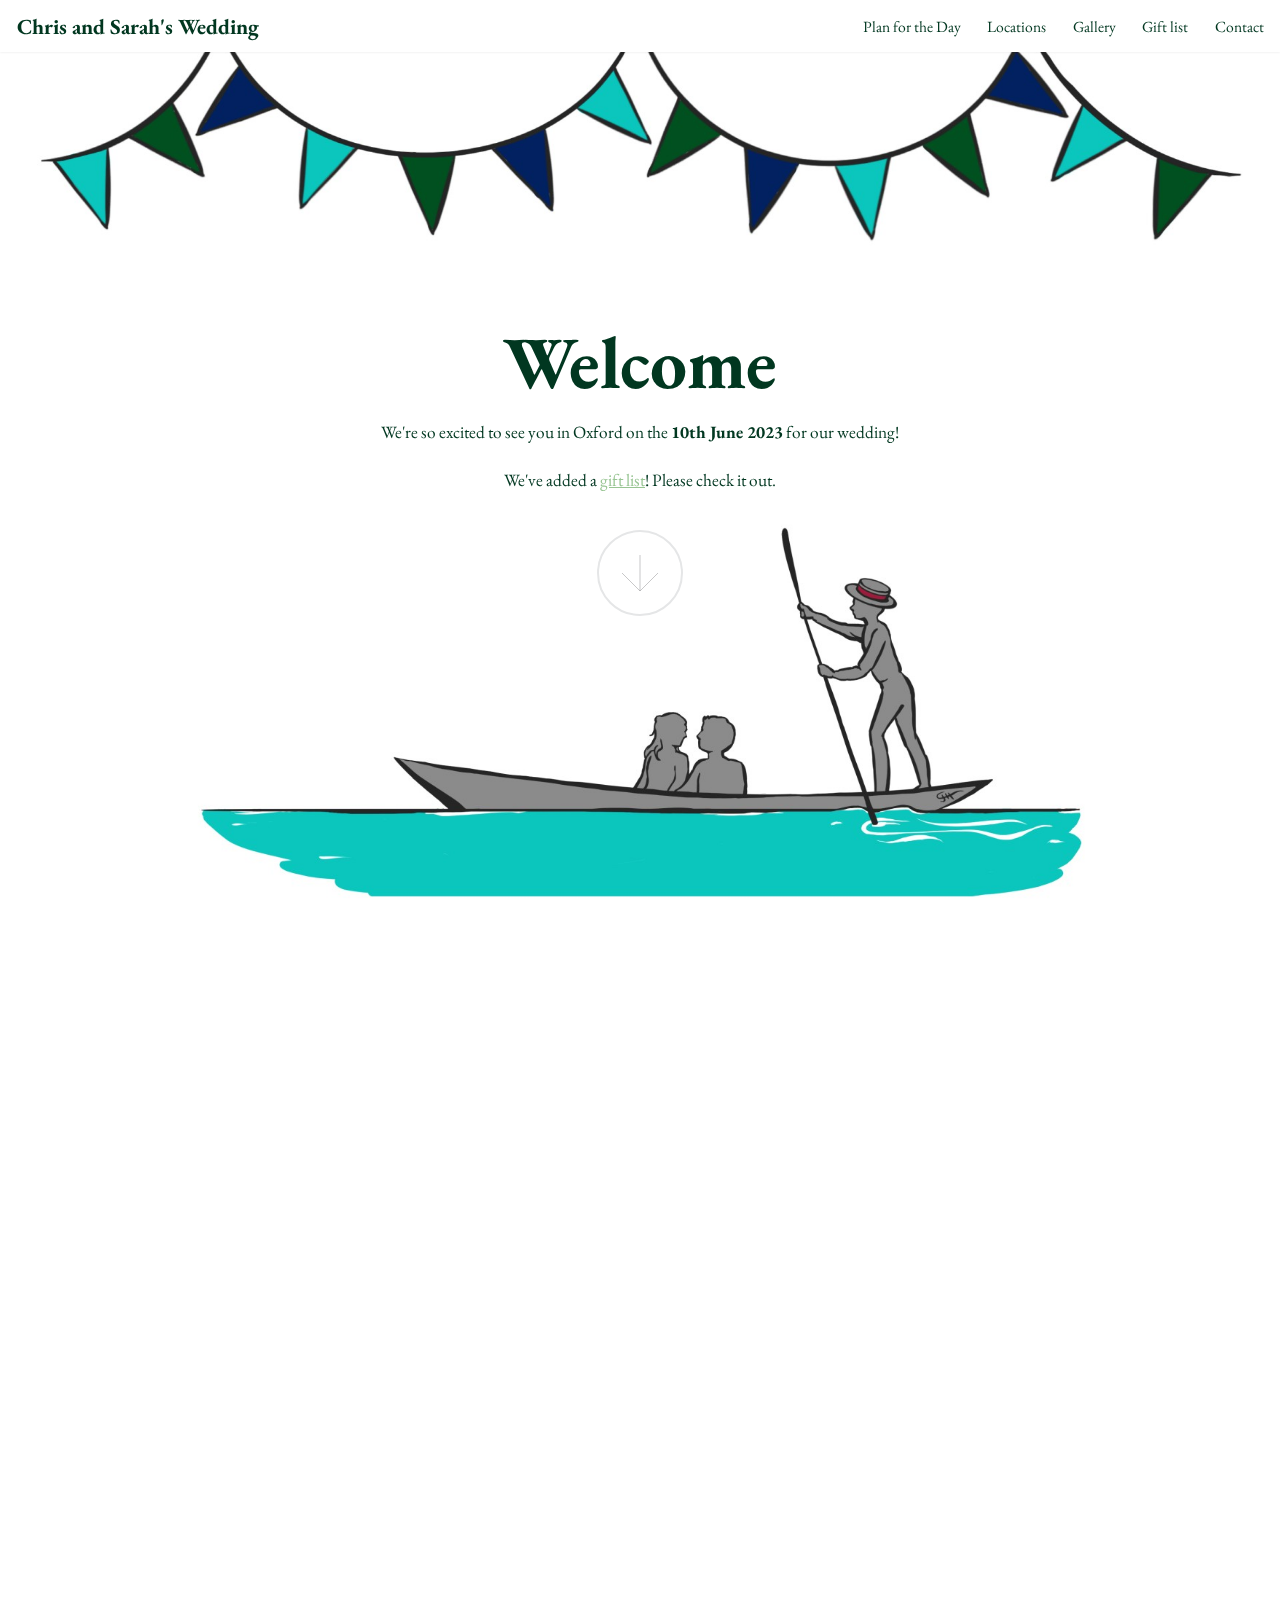
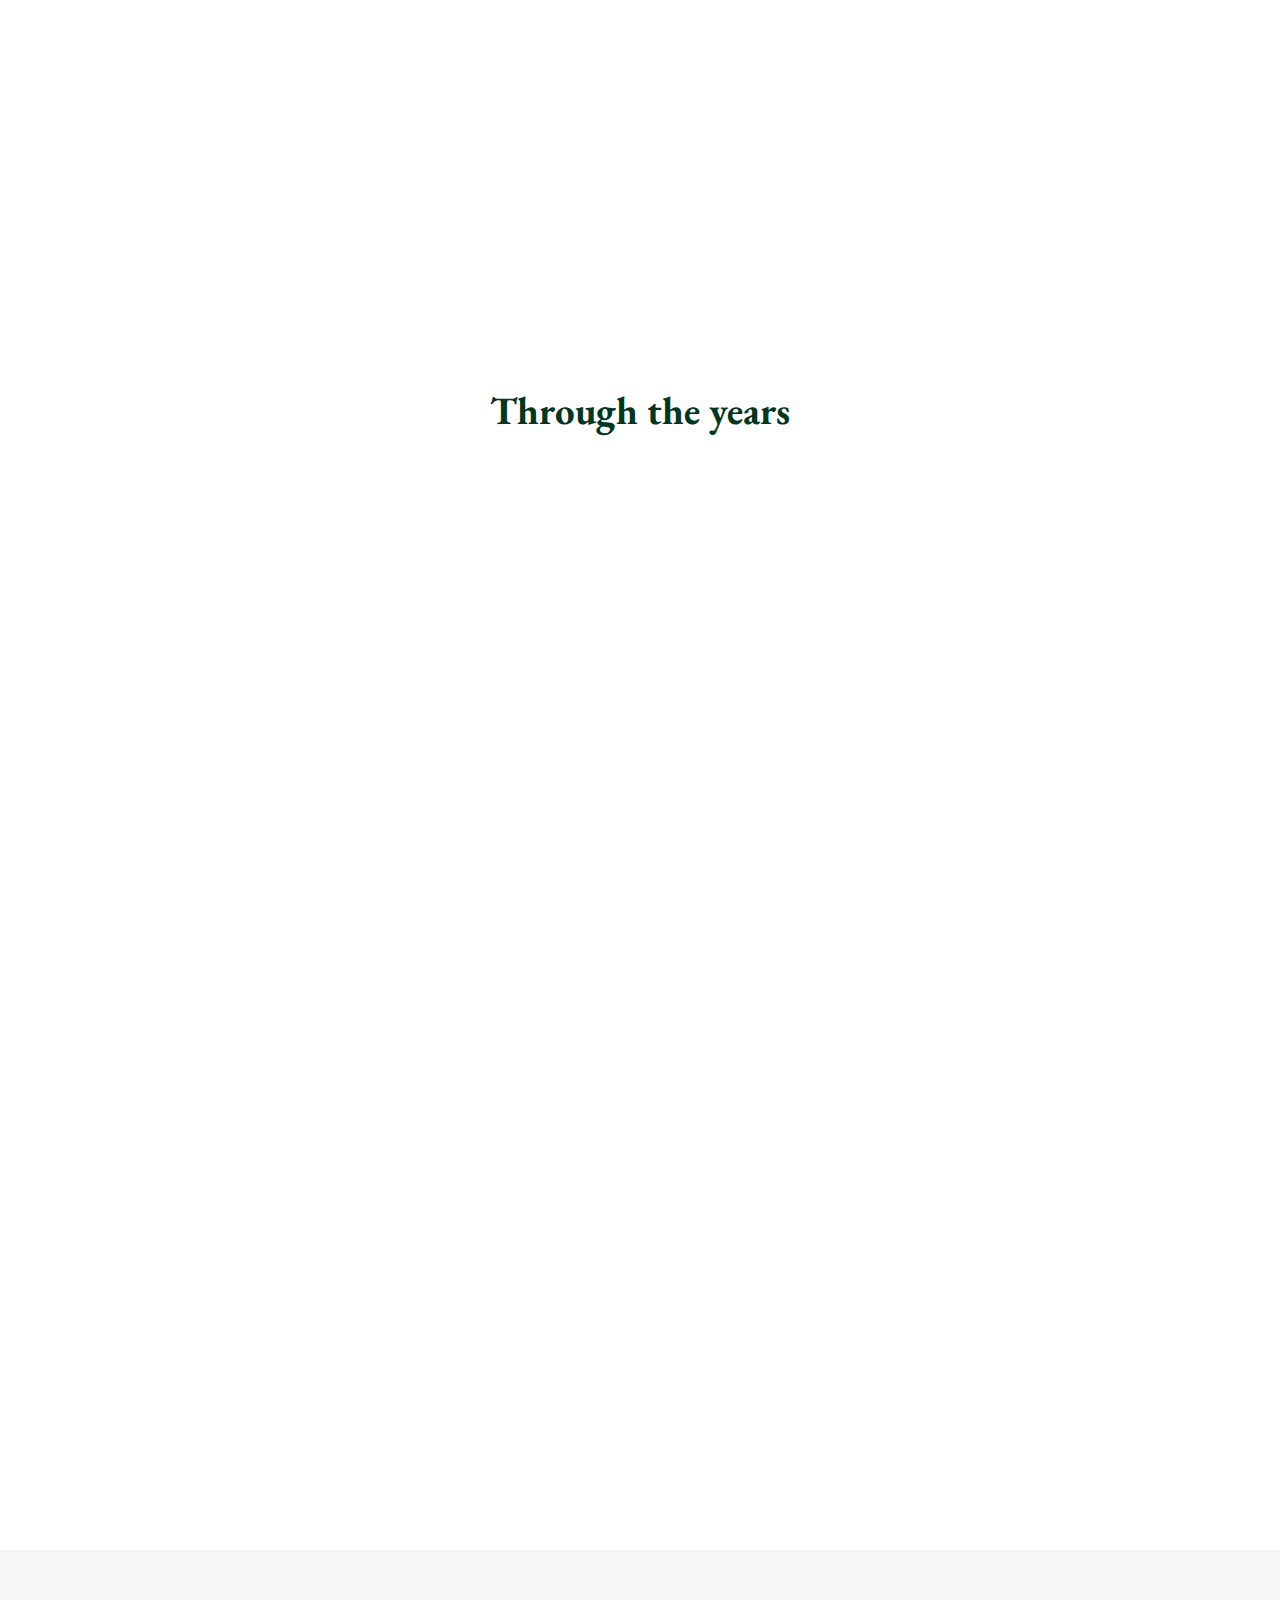
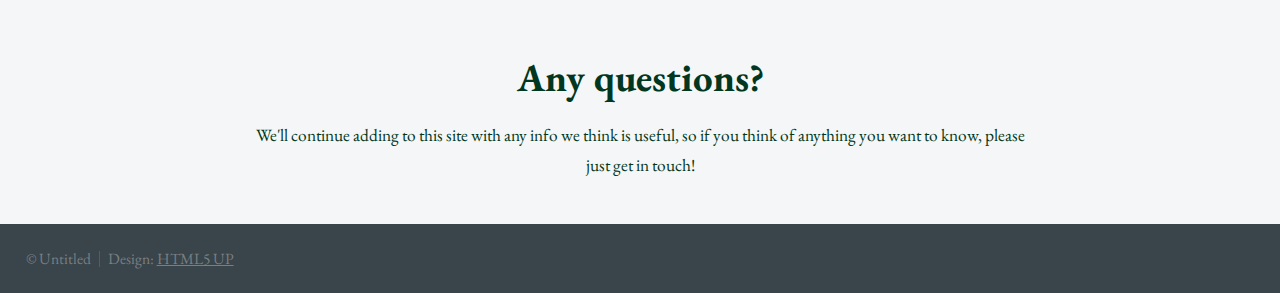
==== commit 08ef1eb1: "add pre-wedding photos" ====
--- a/index.html
+++ b/index.html
@@ -167,6 +167,12 @@
 							<article class="from-right">
 								<a href="images/fulls/CS06.JPG" class="image fit"><img src="images/thumbs/CS06.JPG" title="Venezia" alt="" /></a>
 							</article>
+							<article class="from-left">
+								<a href="images/fulls/CS07.jpg" class="image fit"><img src="images/thumbs/CS07.jpg" title="Oxford pre-wedding" alt="" /></a>
+							</article>
+							<article class="from-right">
+								<a href="images/fulls/CS08.jpg" class="image fit"><img src="images/thumbs/CS08.jpg" title="Oxford pre-wedding" alt="" /></a>
+							</article>
 						</div>
 
 				</div>
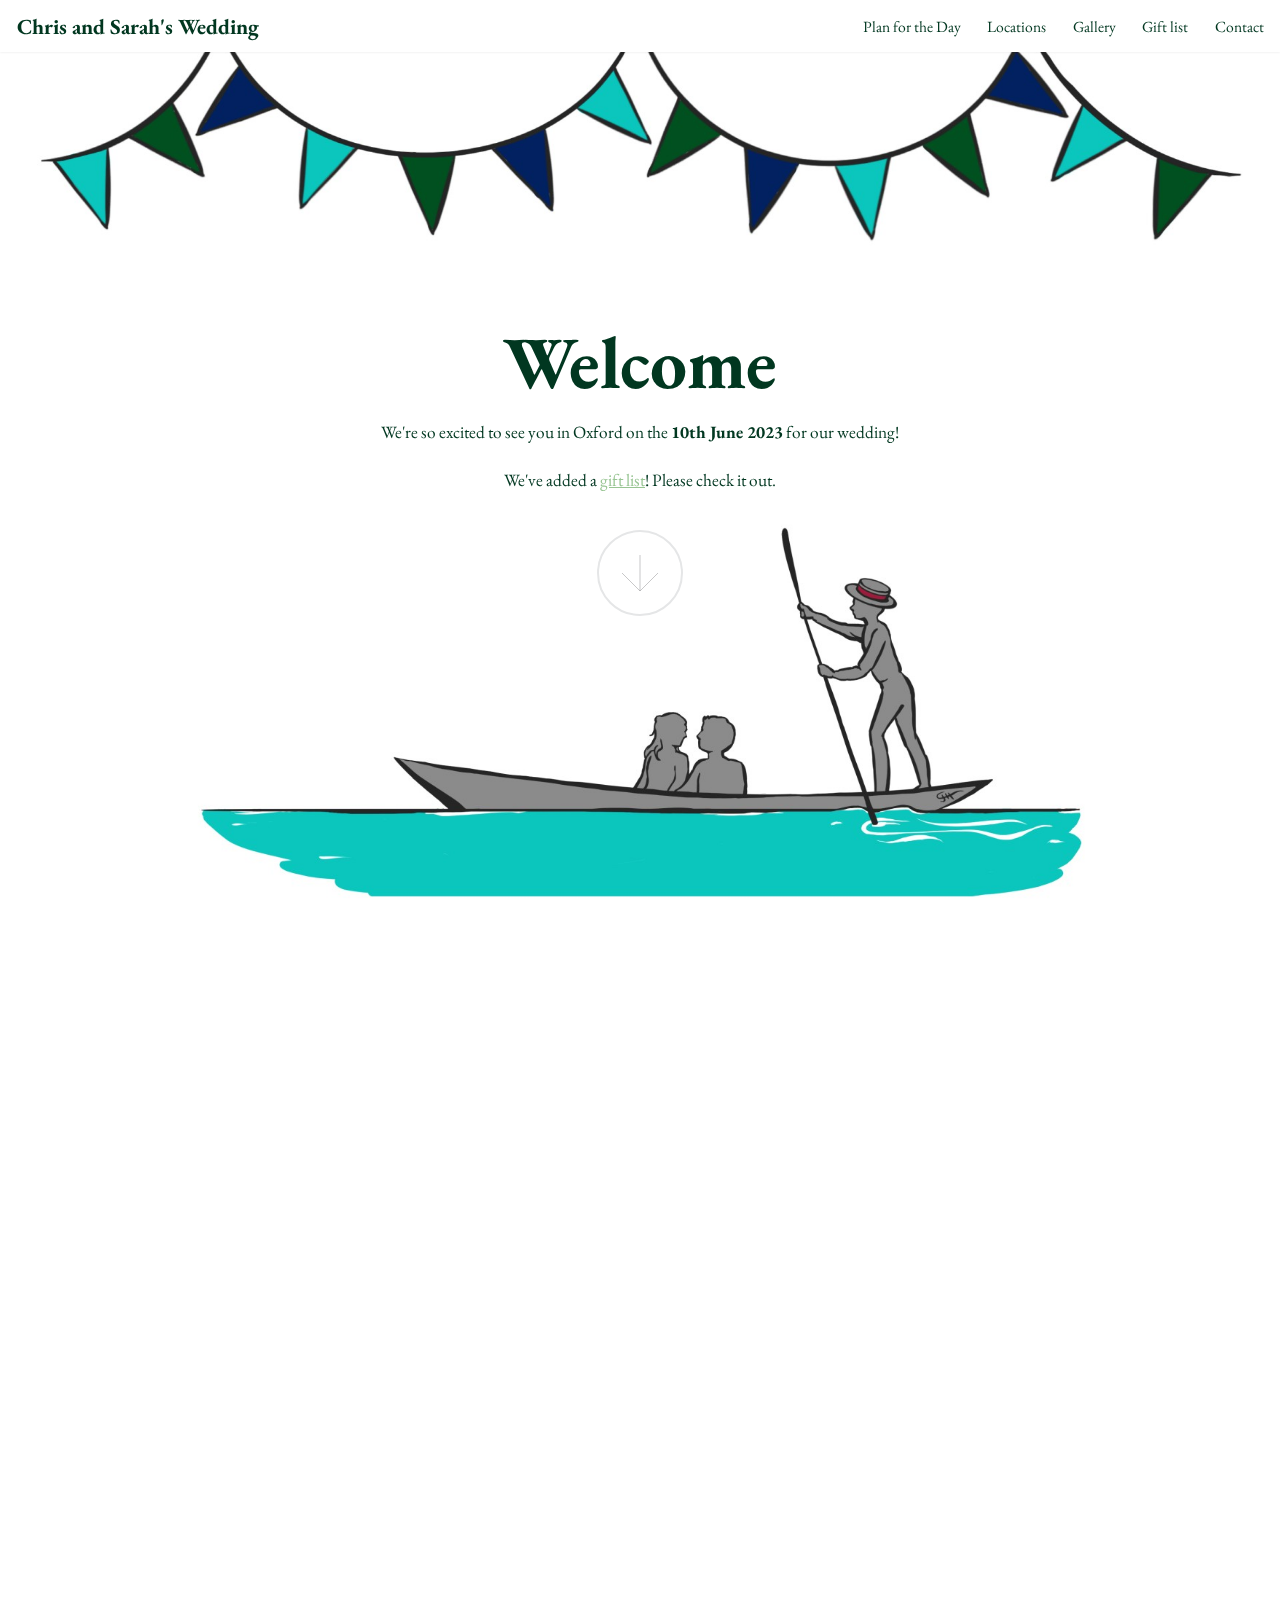
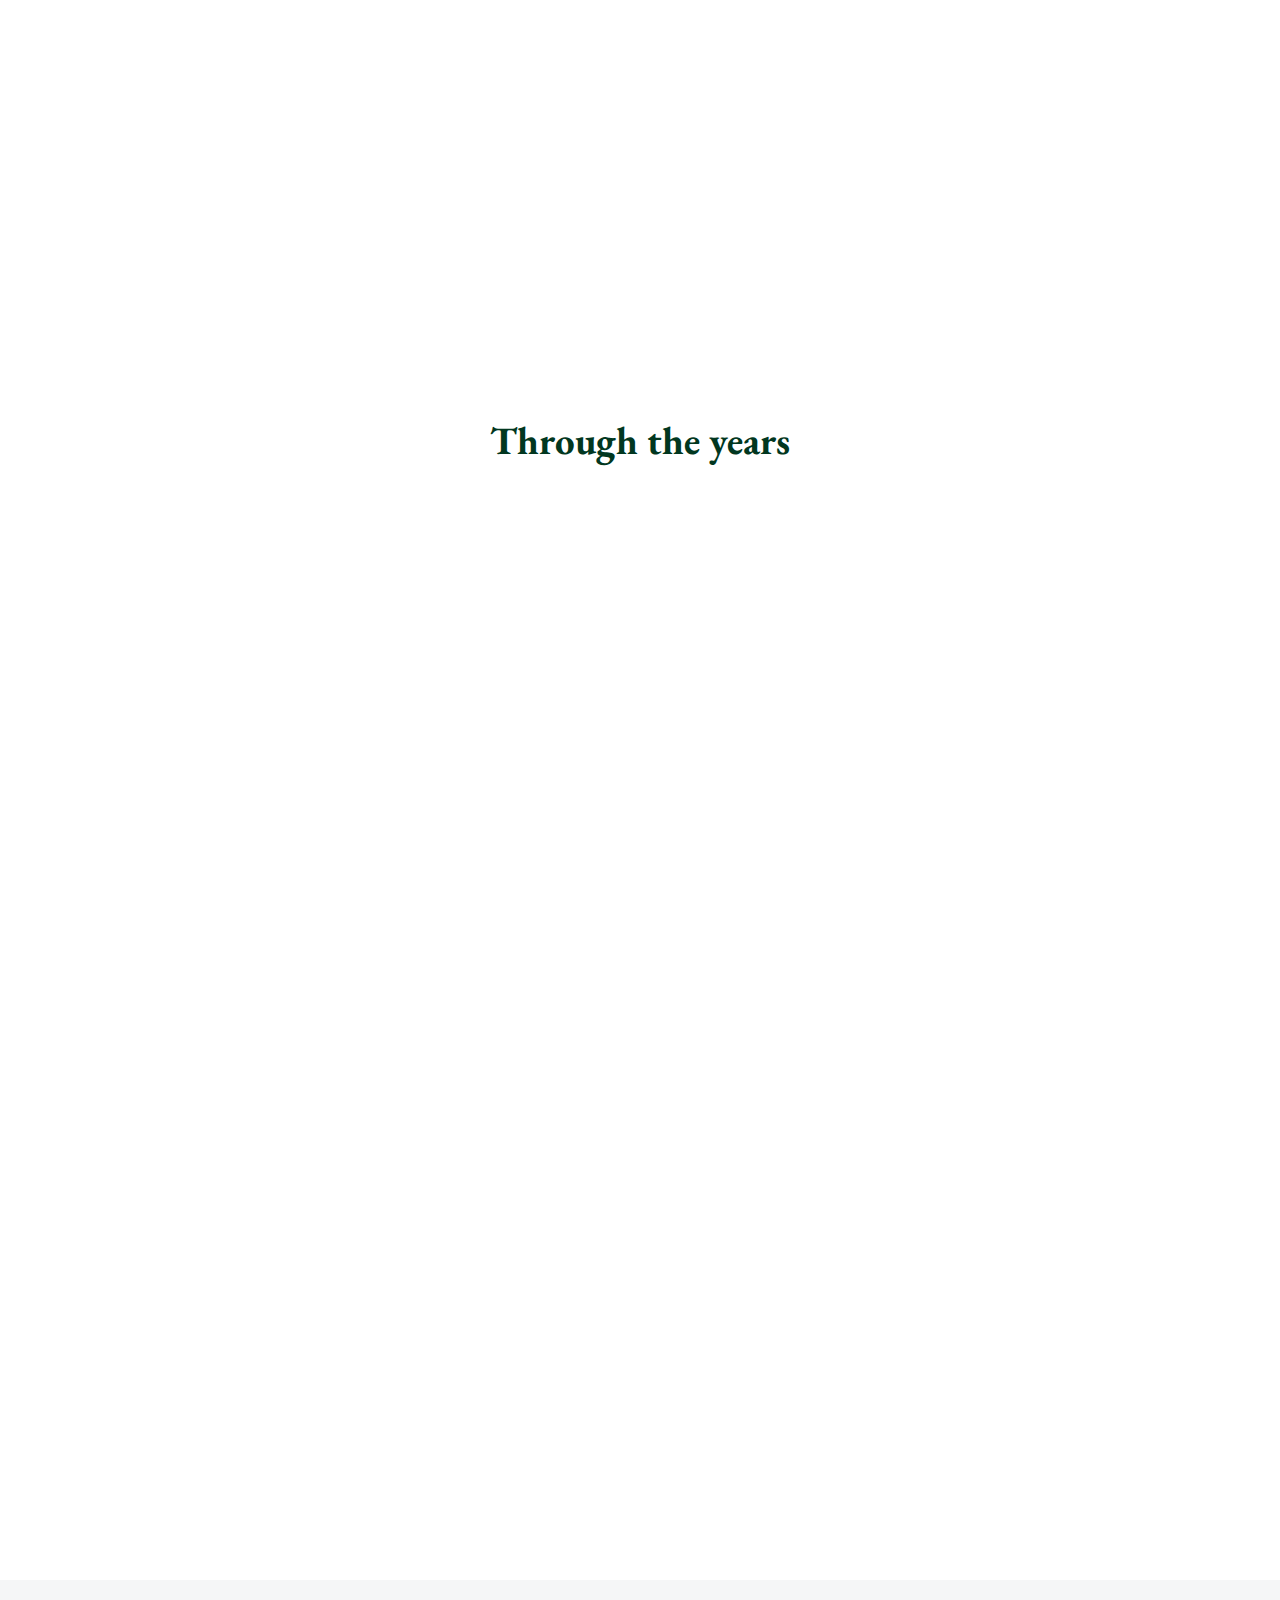
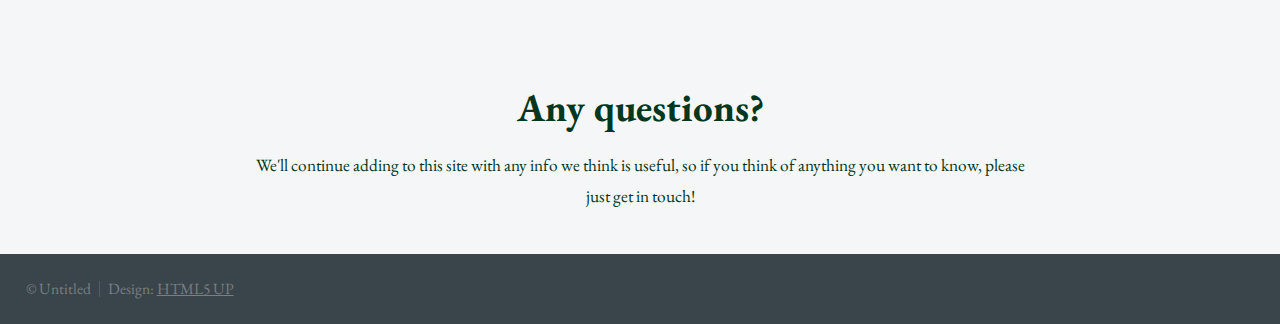
==== commit f5b1e1d4: "add group photo" ====
--- a/index.html
+++ b/index.html
@@ -82,6 +82,7 @@
 						<li>13.00 Arrival of the Bride and Groom</li>
 						<li>13.30 Finger Food</li>
 						<li>14.30 Tea, Cake & Punting</li>
+						<li>17.00 Group photo</li>
 						<li>17.30 Dinner</li>
 						<li>19.30 Ceilidh</li>
 						<li>21.30 Dancefloor</li>
